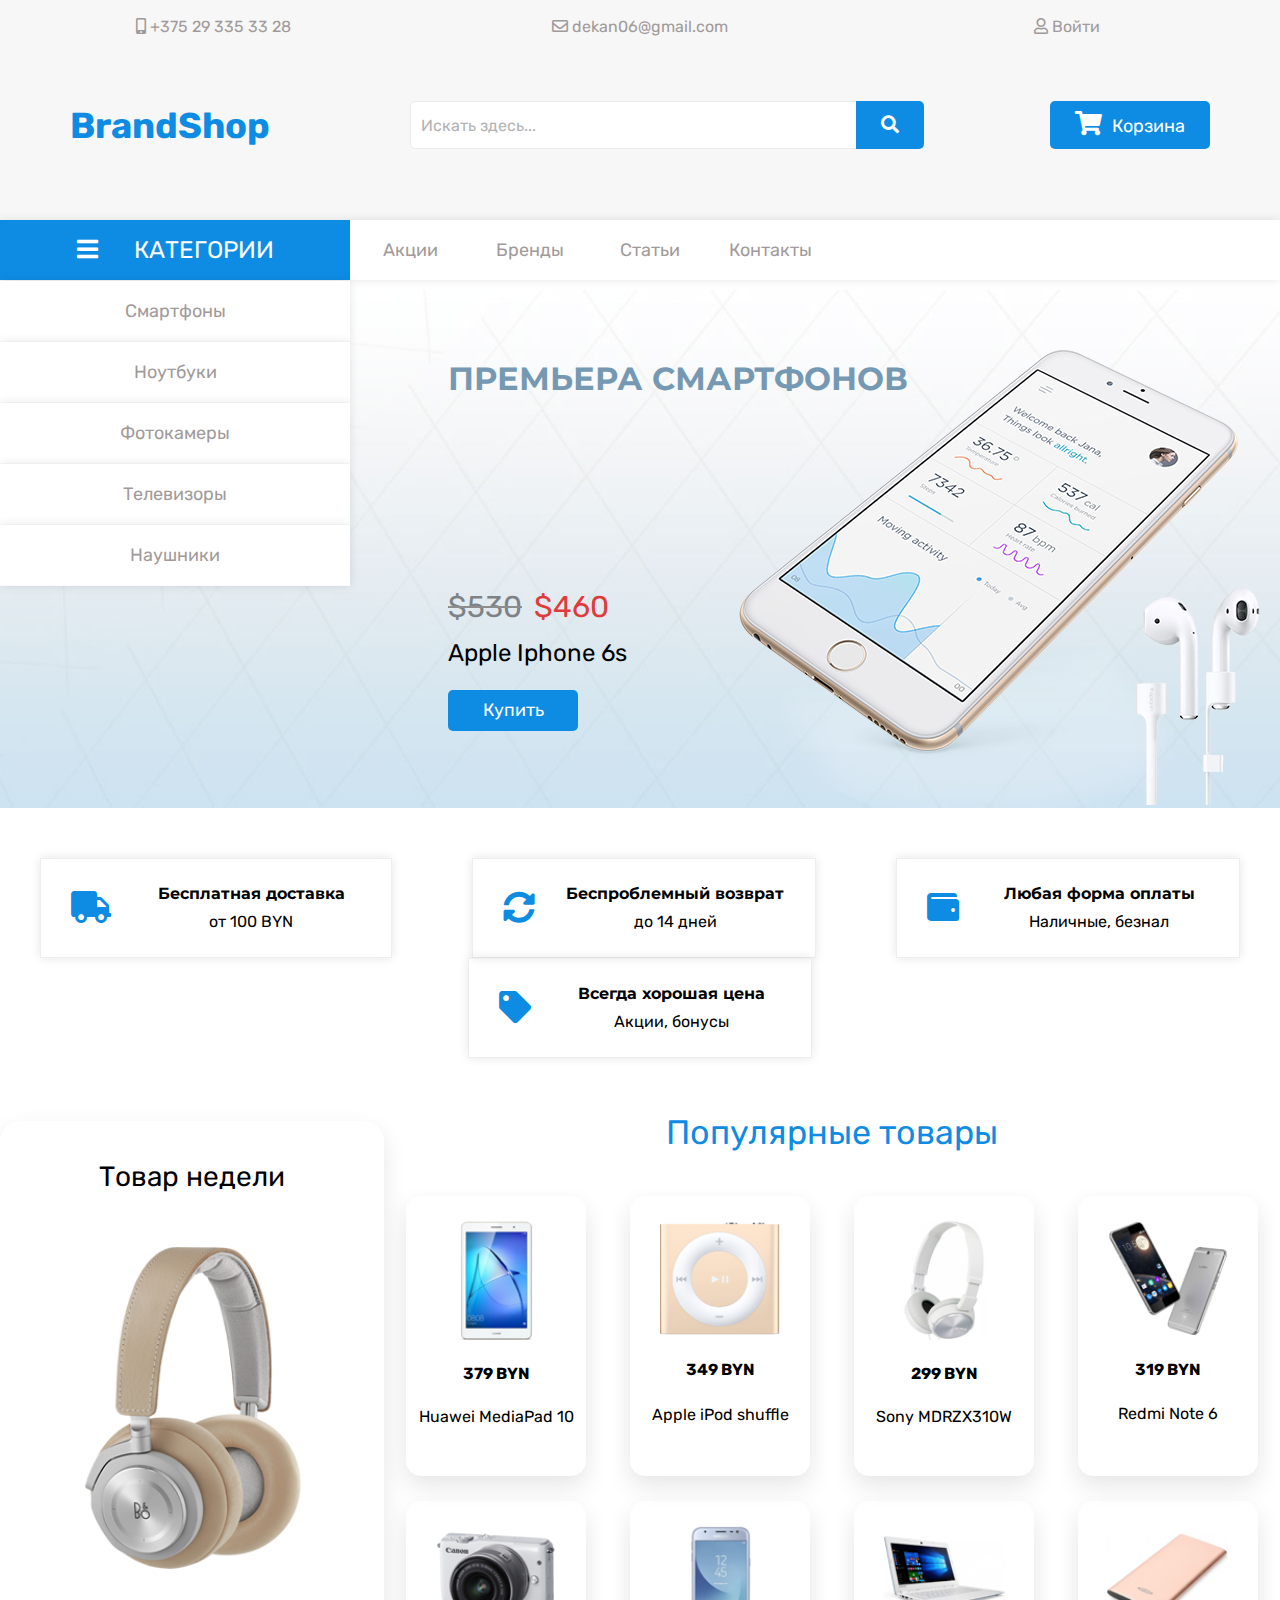
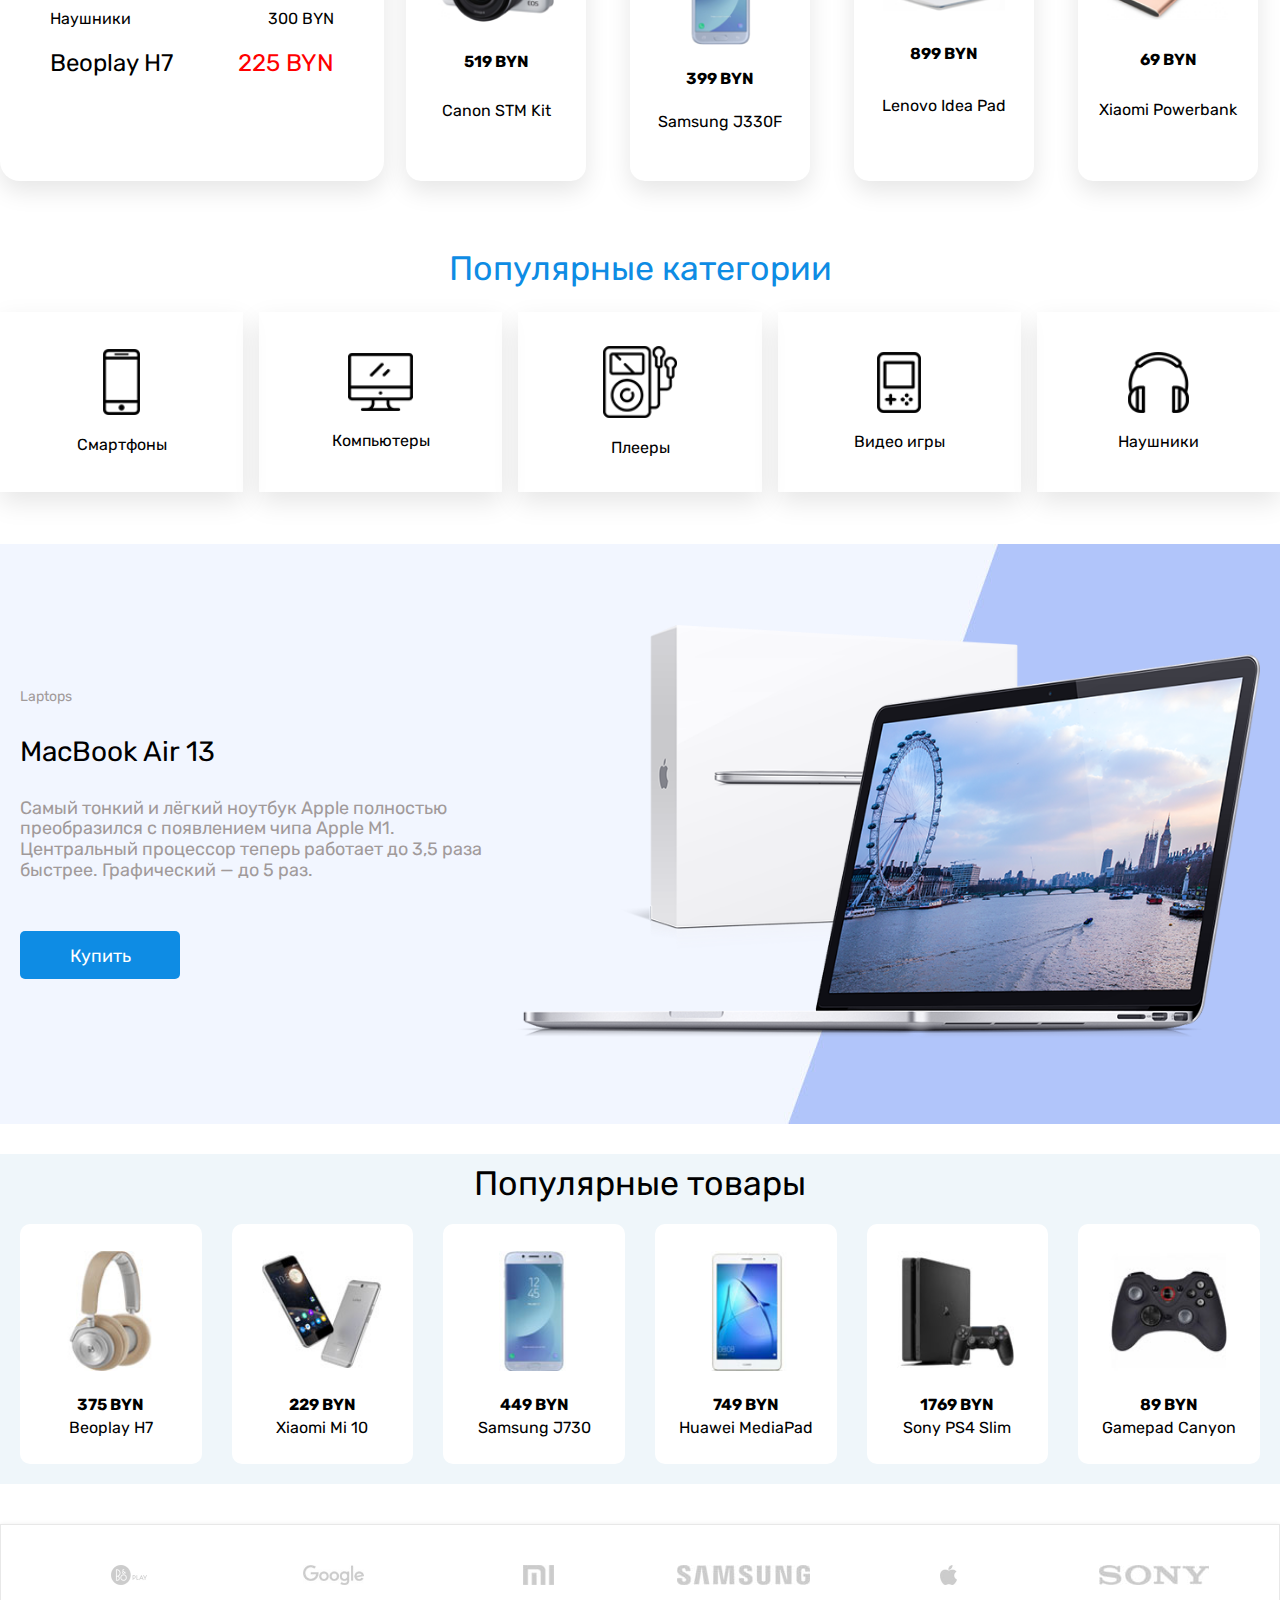
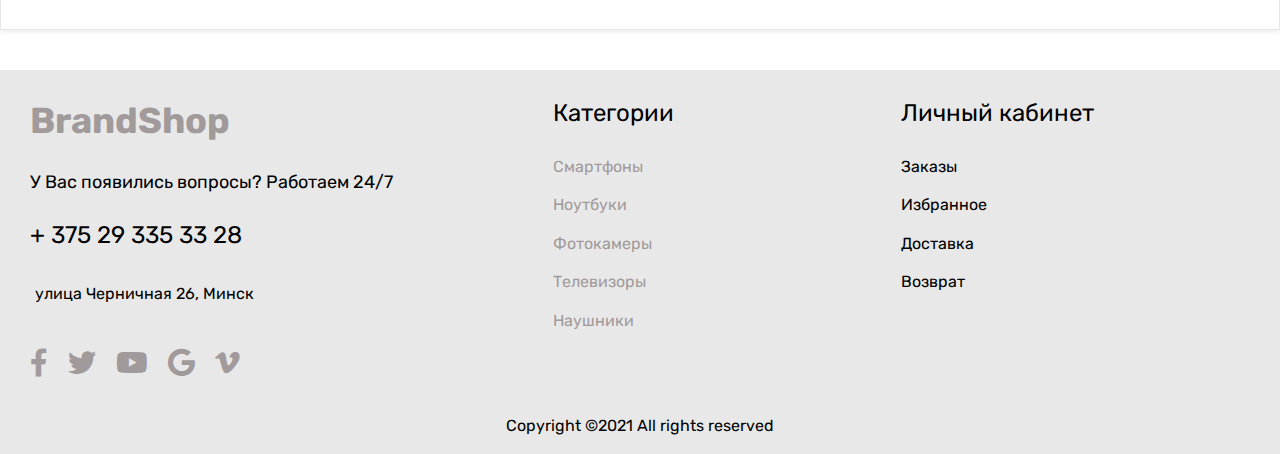
==== index.html @ b443e210 "Add files via upload" ====
<!DOCTYPE html>
<html lang="en">
<head>
    <meta charset="UTF-8">
    <meta http-equiv="X-UA-Compatible" content="IE=edge">
    <meta name="viewport" content="width=device-width, initial-scale=1.0">
    <link href="css/all.css" rel="stylesheet">
    <link href="css/style.css" rel="stylesheet">
    <link href="css/normalize.css" rel="stylesheet">
    <link rel="stylesheet" type="text/css" href="css/slick.css"/>
    <link rel="stylesheet" type="text/css" href="css/slick-theme.css"/>
    <link rel="preconnect" href="https://fonts.gstatic.com">
    <link href="https://fonts.googleapis.com/css2?family=Rubik:wght@400;700&display=swap" rel="stylesheet">
    
    <title>Document</title>
    <style>
       
    </style>
    
    <script src="script/jquery-3.6.0.js"></script>
    <script type="text/javascript" src="script/slick.js"></script>
    <script src="script/all.js"></script>
</head>
<body> 
<div class="main_container">
                                                <!--Header -->
    <header class="header">
        <div class="top-bar">
            <div class="top_bar__phone_item top-bar__box"> <a href="tel:+375293353328"><i class="fas fa-mobile-alt"></i> +375 29 335 33 28</a></div>
            <div class="top_bar__email_item top-bar__box"><a href="mailto:dekan06@gmail.com"><i class="far fa-envelope"></i> dekan06@gmail.com</a></div>
             <div class="top_bar__login_item top-bar__box">
                 <a href="#"><i class="far fa-user"></i> Войти</a>
                </div>
  
        </div>

        <div class="main-header">
            <div class="main-header__logo"><a href="index">BrandShop</a></div>
            <div class="search_form">
                <form>
                <input type="text" placeholder="Искать здесь...">
                <button type="submit"><i class="fas fa-search"></i></button>
                </form>
              </div>
            <div class="main-header__cart">
                <button type="submit" class="header_basket_button" value="Submit"><a href="#"><i class="fas fa-shopping-cart"></i>Корзина</a></button>
            </div>
        </div>
        <div class="menu">
            <ul>
                <li class="menu__first_item"><a href="#"> <i class="fas fa-bars"></i> Категории</a>
                    <ul>
                        <li><a href="product.html">Смартфоны</a></li>
                        <li><a href="product.html">Ноутбуки</a></li>
                        <li><a href="product.html">Фотокамеры</a></li>
                        <li><a href="product.html">Телевизоры</a></li>
                        <li><a href="product.html">Наушники</a></li>
                    </ul>
                </li>
                <li><a href="blog.html">Акции</a></li>
                <li><a href="#to_brand">Бренды</a></li>
                <li><a href="blog.html">Статьи</a></li>
                <li><a href="contact.html">Контакты</a></li>
                
            </ul>
        </div>
    </header>
                                        <!--Banner -->
    <div class="banner">
        <div class="banner_background"></div>
        <div class="banner_product"></div>
        <div class="banner_content">
            <h1 class="banner_text">Премьера смартфонов</h1>
            <div class="banner_price">
                <span>
                    $530
                </span>
                    $460
            </div>
            <div class="banner_product-name">
                Apple Iphone 6s
            </div>
            <div class="banner_button">
                <a href="product.html">Купить</a>
            </div>
        </div>
    </div>
    <div class="characteristics">
        <div class="characteristics_item">
            <div class="char_logo"><i class="fas fa-truck"></i></div>
            <div class="char_content">
                <div class="char_title">Бесплатная доставка</div>
                <div class="char_suptitle">от 100 BYN</div>
            </div>
        </div>
        <div class="characteristics_item">
            <div class="char_logo"><i class="fas fa-sync-alt"></i></i></div>
            <div class="char_content">
                <div class="char_title">Беспроблемный возврат</div>
                <div class="char_suptitle">до 14 дней</div>
            </div>
        </div>
        <div class="characteristics_item">
            <div class="char_logo"><i class="fas fa-wallet"></i></i></i></div>
            <div class="char_content">
                <div class="char_title">Любая форма оплаты</div>
                <div class="char_suptitle">Наличные, безнал</div>
            </div>
        </div>
        <div class="characteristics_item">
            <div class="char_logo"><i class="fas fa-tag"></i></i></i></i></div>
            <div class="char_content">
                <div class="char_title">Всегда хорошая цена</div>
                <div class="char_suptitle">Акции, бонусы</div>
            </div>
        </div>
    </div>
    <div class="deals_featured">
        <div class="deals_week">
            <div class="deals_week__desc">Товар недели</div>
            <div class="deals_week__img"><img src="img/deals.png" alt=""></div>
            <div class="deals_week__text">
                <div class="deals_week__text-left">Наушники</div>
                
                <div class="deals_week__text-right">300 BYN</div>   
            </div>
            <div class="deals_week__text">
                <div class="deals_week__text-left font-24">Beoplay H7</div>
                <div class="deals_week__text-right font-24 font-red">225 BYN</div> 
                
            </div>
            <div>
                <button class="deals_week_button"><a href="product.html">Купить</a></button>
            </div>
        </div>
        <div class="deals-featured__container">
            <div class="featured_item_top">Популярные товары</div>
            <div class="featured_item">
                <div><img src="img/featured_1.png" alt=""></div>
                <div class="font-700"> 379 BYN</div>
                <div>Huawei MediaPad 10</div>
                <div>
                    <button class="featured_item_button"><a href="product.html">Купить</a></button>
                </div>
            </div>
            <div class="featured_item">
                <div><img src="img/featured_2.png" alt=""></div>
                <div class="font-700"> 349 BYN</div>
                <div>Apple iPod shuffle</div>
                <div>
                    <button class="featured_item_button"><a href="product.html">Купить</a></button>
                </div>
            </div>
            <div class="featured_item">
                <div><img src="img/featured_3.png" alt=""></div>
                <div class="font-700"> 299 BYN</div>
                <div>Sony MDRZX310W</div>
                <div>
                    <button class="featured_item_button"><a href="product.html">Купить</a></button>
                </div>
            </div>
            <div class="featured_item">
                <div><img src="img/featured_4.png" alt=""></div>
                <div class="font-700"> 319 BYN</div>
                <div>Redmi Note 6</div>
                <div>
                    <button class="featured_item_button"><a href="product.html">Купить</a></button>
                </div>
            </div>
            <div class="featured_item">
                <div><img src="img/featured_5.png" alt=""></div>
                <div class="font-700"> 519 BYN</div>
                <div>Canon STM Kit</div>
                <div>
                    <button class="featured_item_button"><a href="product.html">Купить</a></button>
                </div>
            </div>
            <div class="featured_item">
                <div><img src="img/featured_6.png" alt=""></div>
                <div class="font-700"> 399 BYN</div>
                <div>Samsung J330F</div>
                <div>
                    <button class="featured_item_button"><a href="product.html">Купить</a></button>
                </div>
            </div>
            <div class="featured_item">
                <div><img src="img/featured_7.png" alt=""></div>
                <div class="font-700"> 899 BYN</div>
                <div>Lenovo Idea Pad</div>
                <div>
                    <button class="featured_item_button"><a href="product.html">Купить</a></button>
                </div>
            </div>
            <div class="featured_item">
                <div><img src="img/featured_8.png" alt=""></div>
                <div class="font-700"> 69 BYN</div>
                <div>Xiaomi Powerbank</div>
                <div>
                    <button class="featured_item_button"><a href="product.html">Купить</a></button>
                </div>
            </div>
            
        </div>
    </div>
    <div class="popular_categories">
        <div class="popular_categories_main"> Популярные категории</div>
        <div class="popular_categories_item">
            <div><img src="img/popular_1.png" alt=""></div>
            <div class="popular_categories_text">Смартфоны</div>
        </div>
        <div class="popular_categories_item">
            <div><img src="img/popular_2.png" alt=""></div>
            <div class="popular_categories_text">Компьютеры</div>
        </div>
        <div class="popular_categories_item">
            <div><img src="img/popular_3.png" alt=""></div>
            <div class="popular_categories_text">Плееры</div>
        </div>
        <div class="popular_categories_item">
            <div><img src="img/popular_4.png" alt=""></div>
            <div class="popular_categories_text">Видео игры</div>
        </div>
        <div class="popular_categories_item">
            <div><img src="img/popular_5.png" alt=""></div>
            <div class="popular_categories_text">Наушники</div>
        </div>
    </div>
    <div class="banner_2">
        <div class="banner_2_bg">
            
                <div class="banner_2_container">
                    <div class="banner_2_text">
                        <div class="banner_2_categories">Laptops</div>
                        <div class="banner_2_name"> MacBook Air 13</div>
                        <div class="banner_2_dscr"> Самый тонкий и лёгкий ноутбук Apple полностью преобразился с появлением чипа Apple M1. Центральный процессор теперь работает до 3,5 раза быстрее. Графический — до 5 раз.</div>
                        <div class="banner_2_button">
                            
                            <button type="submit" class="button_buy" value="Submit"><a href="product.html">Купить</a></button>
                            
                        </div>
                    </div>
                    <div class="banner_2_img">
                        <img src="img/banner_2_product.png" alt="">
                    </div>
                </div> 
                
            
            
        </div>
    </div>
    
    <div class="recently_viewed">
        <div class="recently_viewed_container">
            <div class="recently_grid">
                <div class="recently_viewed_main">Популярные товары</div>
                <div class="recently_1">
                    <a class="recently_box" href="product.html">
                        <img src="img/view_1.jpg" alt="image-01">
                        <div class="recently_box_price">375 BYN</div>
                        <div class="recently_box_name">Beoplay H7</div>
                    </a>
                </div>
                <div class="recently_2">
                    <a class="recently_box" href="product.html">
                        <img src="img/view_2.jpg" alt="image-01">
                        <div class="recently_box_price">229 BYN</div>
                        <div class="recently_box_name">Xiaomi Mi 10</div>
                    </a>
                </div>
                <div class="recently_3">
                    <a class="recently_box" href="product.html">
                        <img src="img/view_3.jpg" alt="image-01">
                        <div class="recently_box_price">449 BYN</div>
                        <div class="recently_box_name">Samsung J730</div>
                    </a>
                </div>
                <div class="recently_4">
                    <a class="recently_box" href="product.html">
                        <img src="img/view_4.jpg" alt="image-01">
                        <div class="recently_box_price">749 BYN</div>
                        <div class="recently_box_name">Huawei MediaPad</div>
                    </a>
                    </div>
                <div class="recently_5">
                    <a class="recently_box" href="product.html">
                        <img src="img/view_5.jpg" alt="image-01">
                        <div class="recently_box_price">1769 BYN</div>
                        <div class="recently_box_name">Sony PS4 Slim</div>
                    </a>
                </div>
                <div class="recently_6">
                    <a class="recently_box" href="product.html">
                        <img src="img/view_6.jpg" alt="image-01">
                        <div class="recently_box_price">89 BYN</div>
                        <div class="recently_box_name">Gamepad Canyon</div>
                    </a>
                </div>
            </div>
        </div>
    </div>
    <div class="brand"><a name="to_brand"></a>
        <div class="brand_container">
            <div class="brand_box">
                <img src="img/brands_1.jpg" alt="image-01">
            </div>
            <div class="brand_box">
                <img src="img/brands_2.jpg" alt="image-01">
            </div>
            <div class="brand_box">
                <img src="img/brands_3.jpg" alt="image-01">
            </div>
            <div class="brand_box">
                <img src="img/brands_4.jpg" alt="image-01">
            </div>
            <div class="brand_box">
                <img src="img/brands_5.jpg" alt="image-01">
            </div>
            <div class="brand_box">
                <img src="img/brands_6.jpg" alt="image-01">
            </div>
            <div class="brand_box">
                <img src="img/brands_7.jpg" alt="image-01">
            </div>
            <div class="brand_box">
                <img src="img/brands_8.jpg" alt="image-01">
            </div>
            
        </div>
    </div>
        

    <footer>
        <div class="footer_container">
            <div class="footer_contact">
                    <div class="footer_logo"><a href="#">BrandShop</a></div>
                    <div class="footer_title">У Вас появились вопросы? Работаем 24/7</div>
                    <div class="footer_phone">+ 375 29 335 33 28</div>
                    <div class="footer_contact_text">
                        улица Черничная 26, Минск
                    </div>
                    <div class="footer_social">
                        <ul>
                            <li><a href="#"><i class="fab fa-facebook-f"></i></a></li>
                            <li><a href="#"><i class="fab fa-twitter"></i></a></li>
                            <li><a href="#"><i class="fab fa-youtube"></i></a></li>
                            <li><a href="#"><i class="fab fa-google"></i></a></li>
                            <li><a href="#"><i class="fab fa-vimeo-v"></i></a></li>
                        </ul>
                    </div>
                    
            </div>
            <div class="footer_categories">
                <div class="footer_categories__top">Категории</div>
                <ul class="footer_categories__list">
                    <li><a href="#">Смартфоны</a></li>
                    <li><a href="#">Ноутбуки</a></li>
                    <li><a href="#">Фотокамеры</a></li>
                    <li><a href="#">Телевизоры</a></li>
                    <li><a href="#">Наушники</a></li>
                </ul>
            </div>
            <div class="footer_customer">
                <div class="footer_customer__list-top">Личный кабинет</div>
                <ul class="footer_customer__list">
                    
                    <li>Заказы</li>
                    <li>Избранное</li>
                    <li>Доставка</li>
                    <li>Возврат</li>
                </ul>
            </div>
        </div>
    </footer>
    <div class="copyright">
        <div class="copy">Copyright ©2021 All rights reserved</div>
    </div>
</div>
</body>
</html>
---- css/style.css ----
@import url('https://fonts.googleapis.com/css2?family=Montserrat:wght@400;700&family=Rubik:wght@400;700&display=swap');
        body {
            margin: 0;
            padding: 0;
            font-family: "Rubik", sans-serif;
        }
        a, a:hover, a:visited, a:active, a:link {
            text-decoration: none;
            color: #a19a9a;
        }
        * {
            box-sizing: border-box;
        }
        .button {
            display: block;
            font-size: 18px;
            font-weight: 400;
            line-height: 48px;
            color: #FFFFFF;
            padding-left: 35px;
            padding-right: 35px;
            background: #0e8ce4;
            border-color:#0e8ce4;
            border-radius: 10px;
        }
       


                /* ----------Верхний топ-бар*/
        header {
            background-color: rgba(0,0,0,0.03);
        }
        
        @media screen and (max-width: 1920px){
        .top-bar {
            max-width: 1280px;
            display: flex;
            justify-content:space-around;
            align-items:center;
            height: 55px;
            margin: auto;
        }
        .top-bar__box {
            min-width: 200px;
            text-align: center;
        }
        .phone_item {
            width: 200px;
            height: 55px;
            display: inline-block;  
        }
        .email_item {
            width: 200px;
            height: 55px;
            display: inline-block;  
        }
        .login_item {
            width: 200px;
            height: 55px;
            display: inline-block; 
        }
                   /* ----------- хедер - логотип - поиск - корзина*/
        .main-header {
            display: flex;
            justify-content:space-around;
            align-items:center;
            max-width: 1280px;
            height: 140px;
            margin: auto;
        }
        .main-header__logo {
            width: 200px;
            height: 175px;
            color: #0e8ce4;
            font-size: 36px;
            line-height: 175px;
            font-weight: 700;
        }
        .main-header__logo a {
            color: #0e8ce4;
        }
        
        form {
            position: relative;
            width: 500px;
            margin: 0 auto;
        }

        .search_form input {
            width: 100%;
            height: 48px;
            padding-left: 10px;
            border: 1px solid rgb(235, 235, 235);
            border-radius: 5px;
            outline: none;
            background: white;
            
        }

        .search_form button {
            position: absolute; 
            top: 0;
            right: -14px;
            width: 68px;
            height: 48px;
            border: none;
            background: #0e8ce4;
            border-radius: 0 5px 5px 0;
            cursor: pointer;
        }

        .fa-search {
            font-size: 18px;
            color: white;
        }
        
        /* корзина*/
        .main-header__cart a {
            color: white;
        }

        .header_basket_button {
            width: 160px;
            height: 48px;
            border-radius: 5px;
            color: white;
            background-color: #0e8ce4;
            border: none;
            font-size: 18px;
            line-height: 48px;
        }
        .fa-shopping-cart {
            font-size: 24px;
            padding-right: 10px;
        }
                          /*----- меню*/
        .menu {
            display: block;
            max-width: 1280px;
            height: 60px;
            margin:  0 auto 10px; 
            box-shadow: 0 0 10px rgba(0,0,0,0.1);  
        }
        ul {
            list-style: none; 
            margin: 0; 
            padding-left: 0; 
            margin-top:25px; 
            background:#fff; 
            height: 60px; 
          }
        .menu a {
            text-decoration: none; 
            background:#fff; 
            color:#a19a9a; 
            font-size: 18px;
            padding:0px 15px; 
            line-height:60px;
            display: block; 
            min-width: 120px;
            text-align: center;
   
        }
          .menu a:hover {
            background:#0e8ce4;
            color: white;
          }
          li {
            float:left;
            position:relative;
          }
    
        li > ul {
            position:absolute;
            top:36px;
            display:none;   
        }
      
        li > ul {
            display:block; 
            width:350px;  /*Ширина выпадающего меню*/ 
  
        }
        li > ul > li {
            float:none; /*Убираем горизонтальное позиционирование*/
            border-bottom: #fafafa 1px solid ;
            box-shadow: 0 0 10px rgba(0,0,0,0.1); 
            text-align: center;

            }
        .menu__first_item {
            z-index: 10; /* Наложение меню на банер*/
            width: 350px;
            }
        .menu_none{
            display: none; /* скрыть  меню на банере*/
        }
        .menu__first_item:hover > ul{         /*!!!!!!!!!!!!!!!!!---выпадающее меню*/
            display:inherit;
        }
        .menu__first_item >a {
            color: white;
            background:#0e8ce4;
            font-size: 24px;
            text-transform: uppercase;
            
        }  
        .fa-bars {
            padding-right: 30px;
        }   
    }
        
        @media screen and (max-width: 1160px){ 
            .top-bar {
                max-width: 1160px;
               
            }
            .main-header {
                display: flex;
                flex-wrap: wrap;
                justify-content:space-around;
                align-items:center;
                max-width: 1160px;
                height: 70px;
                margin: auto;
                margin-bottom: 120px;
            }
            .main-header__logo {
                order: 1;
                height: 80px;
                line-height: 80px;
             }
                    
             .search_form {
                order: 3;
                width: 80%;
                height: 80px;
                margin-top: 20px;
            }
              
            form {
                width: 90%;
            }
            .main-header__cart {
                order: 2;
                height: 80px;
                line-height: 80px;
            }
                            /* 1160px меню*/
            .menu {
                display: block;
                max-width: 1160px;
                height: 300px;
                margin:  0 auto 10px; 
                box-shadow: 0 0 10px rgba(0,0,0,0.1);  
            }
            .menu ul {
                display: flex;
                flex-direction: column;
            }
            
            
              .menu a:hover {
                background:#0e8ce4;
                color: white;
              }
            li {
                float:left;
                position:relative;
              }
        
            li > ul {
                position:absolute;
                top:36px;
                display:none;   
            }
          
            li > ul {
                display:block; 
                width: 100%;  /*Ширина выпадающего меню*/ 
      
            }
            li > ul > li {
                float:none; /*Убираем горизонтальное позиционирование*/
                border-bottom: #fafafa 1px solid ;
                box-shadow: 0 0 10px rgba(0,0,0,0.1); 
                text-align: center;
                
    
                }
            .menu__first_item {
                /* Наложение меню на банер*/
                width: 100%;
                
                }
            .menu__first_item  ul {
                display: none;
            }   
            .menu_none{
                display: none; /* скрыть  меню на банере*/
            }
            .menu__first_item:hover > ul{         /*!!!!!!!!!!!!!!!!!---выпадающее меню*/
                display:inherit;
            }
            .menu__first_item >a {
                color: white;
                background:#0e8ce4;
                font-size: 24px;
                text-transform: uppercase;
                
            }  
            .fa-bars {
                padding-right: 30px;
            }
        }


        
                         /* -------- банер главный*/
        @media screen and (max-width: 1920px){
        .banner {
            position: relative;
            max-width: 1280px;
            height: 518px;
            margin: auto;
        }
        .banner_background {
            width: 1280px;
            height: 518px;
            background: url(../img/banner_background.jpg) center no-repeat;
            background-size:cover;
        }
        .banner_product {
            position: absolute;
            right: 20px;
            bottom: 0;
            width: 521px;
            height: 459px;
            background: url(../img/banner_product.png) center no-repeat;
            z-index: 1;
        }
        .banner_content {
            display: block;
            position: absolute;
            top: 50px;
            left: 35%;

        }
        .banner_text {
            color: #7599b2;
            font-family: 'Montserrat',sans-serif;
            font-weight: 700;
            text-transform: uppercase;
        }
        .banner_price {
            display: block;
            position: absolute;
            top: 200px;
            left: 0px;
            font-size: 30px;
            color: #df3b3b;
            margin-top: 50px;
        }
        .banner_price span {
            color: #7e8285;
            display: inline-block;
            position: relative;
            margin-right: 5px;
        }
        .banner_price span::after {
            display: block;
            position: absolute;
            top: 16px;
            left: 0;
            width: 100%;
            height: 2px;
            background: #8d8d8d;
            content: '';
            box-sizing: border-box;
        }
        .banner_product-name {
            display: block;
            position: absolute;
            top: 300px;
            left: 0px;
            font-size: 24px;
            color: #000000;
        }
        .banner_button {
            display: block;
            position: absolute;
            top: 350px;
            left: 0px;
            background-color: #0e8ce4;
            width: 130px;
            padding: 10px;
            border-radius: 5px;
            
        }
        .banner_button a {
            vertical-align: middle;
            margin: auto;
            font-size: 18px;
            font-weight: 400;
            color: white;
            text-align: center;
            padding-left: 25px;
            padding-right: 25px;
            
        }
    }
    @media screen and (max-width: 1160px){
        .banner {
            
            max-width: 1160px;
            
        }
        .banner_background {
            width: 1160px;
            
        }
        .banner_product {
            position: absolute;
            right: 20px;
            bottom: 0;
            width: 521px;
            height: 459px;
            background: url(../img/banner_product.png) center no-repeat;
            z-index: 1;
        }
        .banner_content {
            display: block;
            position: absolute;
            top: 0px;
            left: 5%;

        }
        
    }
    @media screen and (max-width: 780px){
    .banner {
        max-width: 780px;
    }
    .banner_background {
        width: 780px;
        height: 720px;
        
    }
    .banner_product {
        position: absolute;
        top:70px;
        right: 20px;
        bottom: 0;
        width: 521px;
        height: 459px;
        background: url(../img/banner_product.png) center no-repeat;
        z-index: 1;
        
    }
    .banner_content {
        display: block;
        position: absolute;
        top: 0px;
        left: 5%;
    }
    .banner_price {
        display: block;
        position: absolute;
        top: 500px;
        left: 35%;
    }
    .banner_product-name {
        display: block;
        position: absolute;
        top: 500px;
        left: 35%;
        
    }
    .banner_button {
        display: block;
        position: absolute;
        top: 620px;
        left: 35%;
        background-color: #0e8ce4;
        width: 130px;
        padding: 10px;
        border-radius: 5px;
        
    }
}
                 /* ------ Характеристики магазина*/
        .characteristics {
            display: flex;
            max-width: 1280px;
            min-height: 100px;
            margin: auto;
            display: flex;
            flex-wrap: wrap;
            margin: 50px auto 50px;
        }
        .characteristics_item {
            display: flex;
            justify-content: center;
            align-items: center;
            min-width: 23%;
            height: 100px;
            border: #eee 1px solid;
            box-shadow: 0 0 10px rgba(0,0,0,0.1);
            margin: 0 auto;
            padding: 20px 0 20px;
        }
        .characteristics_item:hover {
        box-shadow: 0px 0px 20px rgb(14 140 228/ 70%);
            
            transform: scale(1.1);
        }    
        .char_logo {
            font-size: 32px;
            color: #0e8ce4;
            display: inline-block;
            padding-left: 30px;
        }
        .char_content {
            display: inline-block;
            padding-left: 20px;
            padding-right: 20px;
            min-width: 280px;
        }
        .contact_block {
            
            
        }
        .char_title {
            font-family: 'Montserrat', sans-serif;
            font-weight: 700;
            text-align: center;
        }
        .char_suptitle {
            font-weight: 400;
            padding-top: 10px;
            text-align: center;
        }

                     /* --------Популярные товары*/
        .deals_featured {
            display: flex;
            flex-wrap: wrap;
            max-width: 1280px;
            height: 686px;
            margin: 50px auto;
        }
        .deals_week {
            width: 30%;
            height: 660px;
            margin: auto;
            box-shadow: 0 10px 25px rgb(0 0 0 / 10%);
            display: flex;
            flex-direction: column;
            align-items:center;
            border-radius: 20px;
            
        }
        .deals_week:hover {
            box-shadow: 0px 0px 35px rgb(14 140 228/ 70%);
            z-index: 10;
            transform: scale(1.05);
        }
        .deals_week_button {
            display: none;
            background-color: #0e8ce4;
            width: 180px;
            height: 48px;
            margin-top: 50px;
            border-radius: 5px;
            font-size: 18px;
            border: none;
        }
        .deals_week_button a {
            font-size: 24px;
            color: white;
            
        }

        
        .deals_week:hover .deals_week_button {
            display: block;
        }

        .deals_week__desc {
            height: 13%;
            color: #000;
            font-size: 28px;
            padding-top: 40px;
            
        }
        .deals_week__img {
            height: 55%;
            padding-top: 20px;
            padding-top: 40px;
        }
        .deals_week__text {
            position: relative;
            height: 6%;
            width: 100%;
            padding-top: 40px;
        }
        .deals_week__text-left {
            position: absolute;
            left: 0%;
            padding-left: 50px;
        }
        .deals_week__text-right {
            position: absolute;
            right: 0%;
            padding-right: 50px;
        }
        .font-24 {
            font-size: 24px;
        }
        .font-red {
            color: red;
        }

                      /* Популярные товары карточки*/
        .deals-featured__container {
            width: 70%;
            display: flex;
            flex-wrap: wrap;
            flex-direction: row;
            justify-content: space-around;
            align-items: center;
            
        }
        .featured_item {
            width: 180px;
            height: 280px;
            box-shadow: 0 10px 25px rgb(0 0 0 / 10%);
            display: flex;
            flex-direction: column;
            justify-content: space-evenly;
            align-items:center;
            border-radius: 15px;
        } 
        .featured_item:hover {
            box-shadow: 0px 0px 35px rgb(14 140 228/ 70%);
            z-index: 10;
            transform: scale(1.1);
        }
        .featured_item_button {
            display: none;
            background-color: #0e8ce4;
            width: 100px;
            height: 36px;
            
            border-radius: 5px;
            font-size: 14px;
            
            border: none;
        }
        .featured_item_button a {
            font-size: 16px;
            color: white;
            
        }

        
        .featured_item:hover .featured_item_button {
            display: block;
        }
        .featured_item_top {
            align-self: flex-start;
            width: 100%;
            height: 50px;
            font-size: 34px;
            line-height: 50px;
            text-align: center;
            color: #0e8ce4;
        }
        
        .font-700 {
            font-weight: 700;
        }
        
        
                 /* ---------- Популярные категории*/
        .popular_categories {
            display: flex;
            flex-wrap: wrap;
            justify-content:space-between;
            max-width: 1280px;
            height: 250px;
            margin:  0 auto 50px ;
        }
        .popular_categories_main {
            width: 100%;
            align-self: flex-start;
            height: 50px;
            font-size: 34px;
            line-height: 50px;
            text-align: center;
            color: #0e8ce4;
            margin-bottom: 15px;
            
        }
        .popular_categories_item {
            width: 19%;
            height: 180px;
            
            box-shadow: 0 10px 25px rgb(0 0 0 / 10%);
            display: flex;
            flex-direction: column;
            align-items: center;
            justify-content: center;
        }
        .popular_categories_text {
            padding-top: 20px;
        }


             /* -------------- Второй банер*/
        .banner_2 {
            width: 100%;
            position: relative;
            height: 580px;
        }     
        .banner_2_bg {
            background-image: url(../img/banner_2_background.jpg);
            position: absolute;
            top: 0;
            left: 0;
            width: 100%;
            height: 100%;
            background-repeat: no-repeat;
            background-size: cover;
            background-position: center center;
            display: flex;
            align-items: center;
        }
        .banner_2_container {
            max-width: 1280px;
            max-height: 500px;
            margin: auto;
            display: flex;
            justify-content: center;
            align-items: center;
            padding: 20px;
        }
        .banner_2_text {
            width: 40%;
            display: flex;
            flex-direction: column;
        }
        .banner_2_categories {
            font-size: 14px;
            color:#a19a9a;
            margin-bottom: 30px;
        }
        .banner_2_name {
            color: #000;
            font-size: 28px;
            margin-bottom: 30px;
        }
        .banner_2_dscr {
            font-size: 18px;
            color:#a19a9a;
            margin-bottom: 50px;
        }
        .button_buy {
            width: 160px;
            height: 48px;
            border-radius: 5px;
            color: white;
            background-color: #0e8ce4;
            border: none;
            font-size: 18px;
            line-height: 48px;
        }
        .button_buy a {
            color: white;
        }
        .banner_2_img {
            height: 100%;
            width: 60%;
        }
       
        
             /*   ---------------- Последние просмотренные*/
        .recently_viewed {
            margin-top: 30px;
            background-color: #eff6fa;
        }
        .recently_viewed_container {
            max-width: 1280px;
            margin: auto;
        }
        .recently_grid {
            
            display: grid;
            grid-template-columns: 1fr 1fr 1fr 1fr 1fr 1fr;
            grid-template-rows: 50px 240px;
            gap: 10px 30px;
            padding: 10px 20px 20px;
            
            grid-template-areas:
              "recently_viewed_main recently_viewed_main recently_viewed_main recently_viewed_main recently_viewed_main recently_viewed_main"
              "recently_1 recently_2 recently_3 recently_4 recently_5 recently_6";
        }
              
        .recently_viewed_main { 
            grid-area: recently_viewed_main;
            font-size: 34px;
            text-align: center;
        }
              
        .recently_1 { 
            grid-area: recently_1;
            
        }
              
        .recently_2 { grid-area: recently_2; }
              
        .recently_3 { grid-area: recently_3; }
              
        .recently_4 { grid-area: recently_4; }
              
        .recently_5 { grid-area: recently_5; }
              
        .recently_6 { grid-area: recently_6; }
              

        .recently_box {
            display: flex;
            flex-direction: column;
            justify-content: center;
            align-items: center;
            background-color: white;
            border-radius: 10px;
            object-fit: contain;
            width: 100%;
            height: 100%;
            padding: 15px;
            box-sizing: border-box;
            
        } 
        .recently_box:hover {
            box-shadow: 0px 0px 35px rgb(14 140 228/ 70%);
            z-index: 10;
            transform: scale(1.1);
        }
        .recently_box img {
            padding-top: 15px;
            padding-bottom: 10px;
            max-width: 120px;
        } 
        .recently_box_price {
            padding: 15px 0 5px;
            font-weight: 700;
            color: black;
        }
        .recently_box_name {
            padding-bottom: 15px;
            color: black;
        }
        
                            /* ------------------Бренды*/
        
        .brand {
            margin: 40px 0 40px;
        } 
        .brand_container {
            display: flex;
            flex-wrap: nowrap;
            justify-content: space-around;
            align-items: center;
            padding: 40px 25px;
            width: 1280px;
            box-sizing: border-box;
            border: #e8e8e8 1px solid;
            box-shadow: 0 1px 5px rgb(0 0 0 / 10%);
            margin: auto;
        }
        .brand_box {
            object-fit: cover;
            
            width: 100%;
            height: 100%;
            position: relative;
            padding: 10px;
            box-sizing: border-box; 
        }
        .brand_box img {
            
            position: absolute;
            margin: auto;
            left: 0;
            top: 0;
            bottom: 0;
            right: 0;
        }
        
                
                             /* ------- Футер*/
        footer {

            background-color: #e8e8e8;
        }
        footer ul {
            background-color: #e8e8e8;
            margin-top: 10px;
        }
        .footer_container {
            width: 1280px;
            height: 328px;
            margin: auto;
            padding: 30px 30px 10px;
            box-sizing: border-box;
            display: flex;
            flex-direction: row;
            justify-content: space-around;
            align-items: top;
        }
        .footer_contact {
           width: 45%;
           display: flex;
           flex-direction: column;
           align-items: left;
           justify-content: space-between;
        }
        .footer_logo {
            color: black;
            font-size: 36px;
            font-weight: 700;
        }
        .footer_logo:hover a{
            color:#0e8ce4;
        }
        .footer_title {
            font-size: 18px;
        }
        
        .footer_phone {
            font-size: 24px;
        }

        .footer_categories {
            width: 30%;
        }
        .footer_customer {
            width: 30%;
        }
        .footer_contact_text {
            margin: 5px;
            max-height: 50px;
        }
        .footer_social {
            max-height: 50px;
            font-size: 28px;
            background-color: #e8e8e8;
        }
        .footer_social li {
            margin-right: 20px;
        }
        .footer_social li:hover a{
            color:#0e8ce4 ;
        }
        .footer_categories__list {
            display: flex;
            flex-direction: column;
        }
        .footer_categories__list li {
            margin-top: 20px;
        }
        .footer_categories__top {
            font-size: 24px;
        }

        .footer_customer__list {
            display: flex;
            flex-direction: column;
        }
        .footer_customer__list li{
            margin-top: 20px;
        }
        .footer_customer__list-top {
            font-size: 24px;
        }
               /*--------- строка копирайта*/
        .copyright {
            width: 100%;
            height: 56px;
            background: #e8e8e8;
            text-align: center;
            line-height: 56px;
        }

                    /* singl_product - page*/
        .singl_product {
            margin-top: 30px;
        }
        .product_foto {
            max-width: 1280px;
            margin: auto;
        }

        .border-shadow {
            border: #e8e8e8 1px solid;
            box-shadow: 0 1px 5px rgb(0 0 0 / 10%);
        }

        .product__grid-container {
            display: grid;
            padding: 15px;
            grid-template-columns: 1fr 1fr 1fr 1fr 1fr 1fr 1fr;
            grid-template-rows: 1fr 1fr 1fr;
            gap: 15px 15px;
            grid-template-areas:
                "item-1 item-4 item-4 item-4 text-product text-product text-product"
                "item-2 item-4 item-4 item-4 text-product text-product text-product"
                "item-3 item-4 item-4 item-4 text-product text-product text-product";
        }

        .item-1 { grid-area: item-1; }
            
        .item-2 { grid-area: item-2; }

        .item-3 { grid-area: item-3; }

        .item-4 { grid-area: item-4; }

        .text-product { grid-area: text-product; }

        .item-1, .item-2, .item-3, .item-4 {
            padding: 15px;
            box-sizing: border-box;
        }
        .item-1, .item-2, .item-3, .item-4, img {
            object-fit: contain;
            width: 100%;
            height: 100%;
        }
        
        .text-product {
            display: flex;
            flex-direction: column;
            justify-content: space-around;
            padding: 15px 45px;
        }
        .singl_product__categories {
            font-size: 12px;
            color: #828282;
        }
        .singl_product__name {
            font-size: 32px;
            font-weight: 700;
        }
        .singl_product__dscr {
            font-size: 14px;
            line-height: 1.7;
            font-weight: 400;
            color: #828282;
        }
        .singl_product__color {
            background-color:#828282;
            width: 100px;
            height: 30px; 
            text-align: center;
            line-height: 30px;
            color: white;
            border-radius: 5px;
        }
        .singl_product__price {
            font-size: 32px;
            font-weight: 700;
        }

        /*Blog ----------------------------------------------*/
        .blog_banner {
            background-image: url("../img/blog-bg.svg");
            background-size: cover;
            background-position: center center;
            width: 100%;
            height: 200px;
            font-family: 'Montserrat',sans-serif;
            font-size: 60px;
            line-height: 200px;
            text-align: center;
            margin:  auto;
            max-width: 1280px;
            
        }
        .blog {
            margin: auto;
            margin-top: 40px;
            max-width: 1280px;
            display: flex;
            flex-wrap: wrap;
            flex-direction: row;
            justify-content: center;
            
        }
        .blog_post {
            width: 360px;
            height: 260px;
            display: flex;
            flex-direction: column;
            justify-content: start;
            align-items: center;
            box-shadow: 0 10px 25px rgb(0 0 0 / 10%);
            border-bottom-left-radius: 10px;
            border-bottom-right-radius: 10px;
            margin: 15px;
        }
        .blog_post:hover {
            box-shadow: 0px 0px 20px rgb(14 140 228/ 70%);
            transform: scale(1.1);
            border-top-left-radius: 10px;
            border-top-right-radius: 10px;
        }
        .blog_image {
            display: flex;
            justify-content: center;
            align-items: center;
            width: 100%;
            height: 160px;
            
            
        }
        .blog_image img { 
            object-fit: cover;   
            border-top-left-radius: 10px;
            border-top-right-radius: 10px;
        }
        .blog_text {
            display: flex;
            justify-content: center;
            align-items: start;
            margin: 20px 20px;
            font-size: 18px;
            overflow: hidden;
            text-align: center;
            

        }
        

        /*  страница блога*/
        .blog_post_main {
            max-width: 1280px;
            margin: auto;
        }

        .blog_post_main img {
            max-height: 400px;
            object-fit: cover;
            max-width: 100%;
            box-sizing: border-box; 
        }
        .blog_post_text {
            max-width: 980px;
            margin: auto;
            padding: 30px;
        }
        .blog_post_news {
            display: flex;
            justify-content: center;

        }

        /* COntact ----------------*/
        .contact {
            display: flex;
            justify-content: space-around;
            max-width: 1080px;
            margin: auto;
            margin-top: 40px;
            margin-bottom: 80px;
        }
        .contact_form_container {
            max-width: 1080px;
            margin: auto;
            padding: 0 20px;
        }
        .contact_form_title {
            text-align: center;
            font-size: 28px;
            font-weight: 700;
            margin-bottom: 30px;
        }

        .contact_form_inputs {
            display: flex;
            justify-content: space-between

        }
        .contact_form_inputs input {
            width: calc((100% - 120px) / 3);
            height: 48px;
            padding-left: 10px;
            border: 1px solid rgb(235, 235, 235);
            border-radius: 5px;
            outline: none;
            background: white;
            margin-bottom: 40px;
        }
        .contact_form_message {
            width: 100%;
            height: 160px;
            border: 1px solid rgb(235, 235, 235);
            border-radius: 5px;
            padding-left: 10px;
            outline: none;
            background: white;
            margin-bottom: 40px;
            vertical-align: top;
            box-sizing: border-box; 
        }
        .contact_form_text {
            width: 100%;
        }
        
        input::placeholder {
            color: #b2b2b2;
        }
        .contact_form_button {
            width: 160px;
            height: 48px;
            border-radius: 5px;
            color: white;
            background-color: #0e8ce4;
            border: none;
            font-size: 18px;
            margin-bottom: 40px;
        }

        .contact_map {
            width: 1000px;
            margin: auto;
            margin-bottom: 40px;
        }
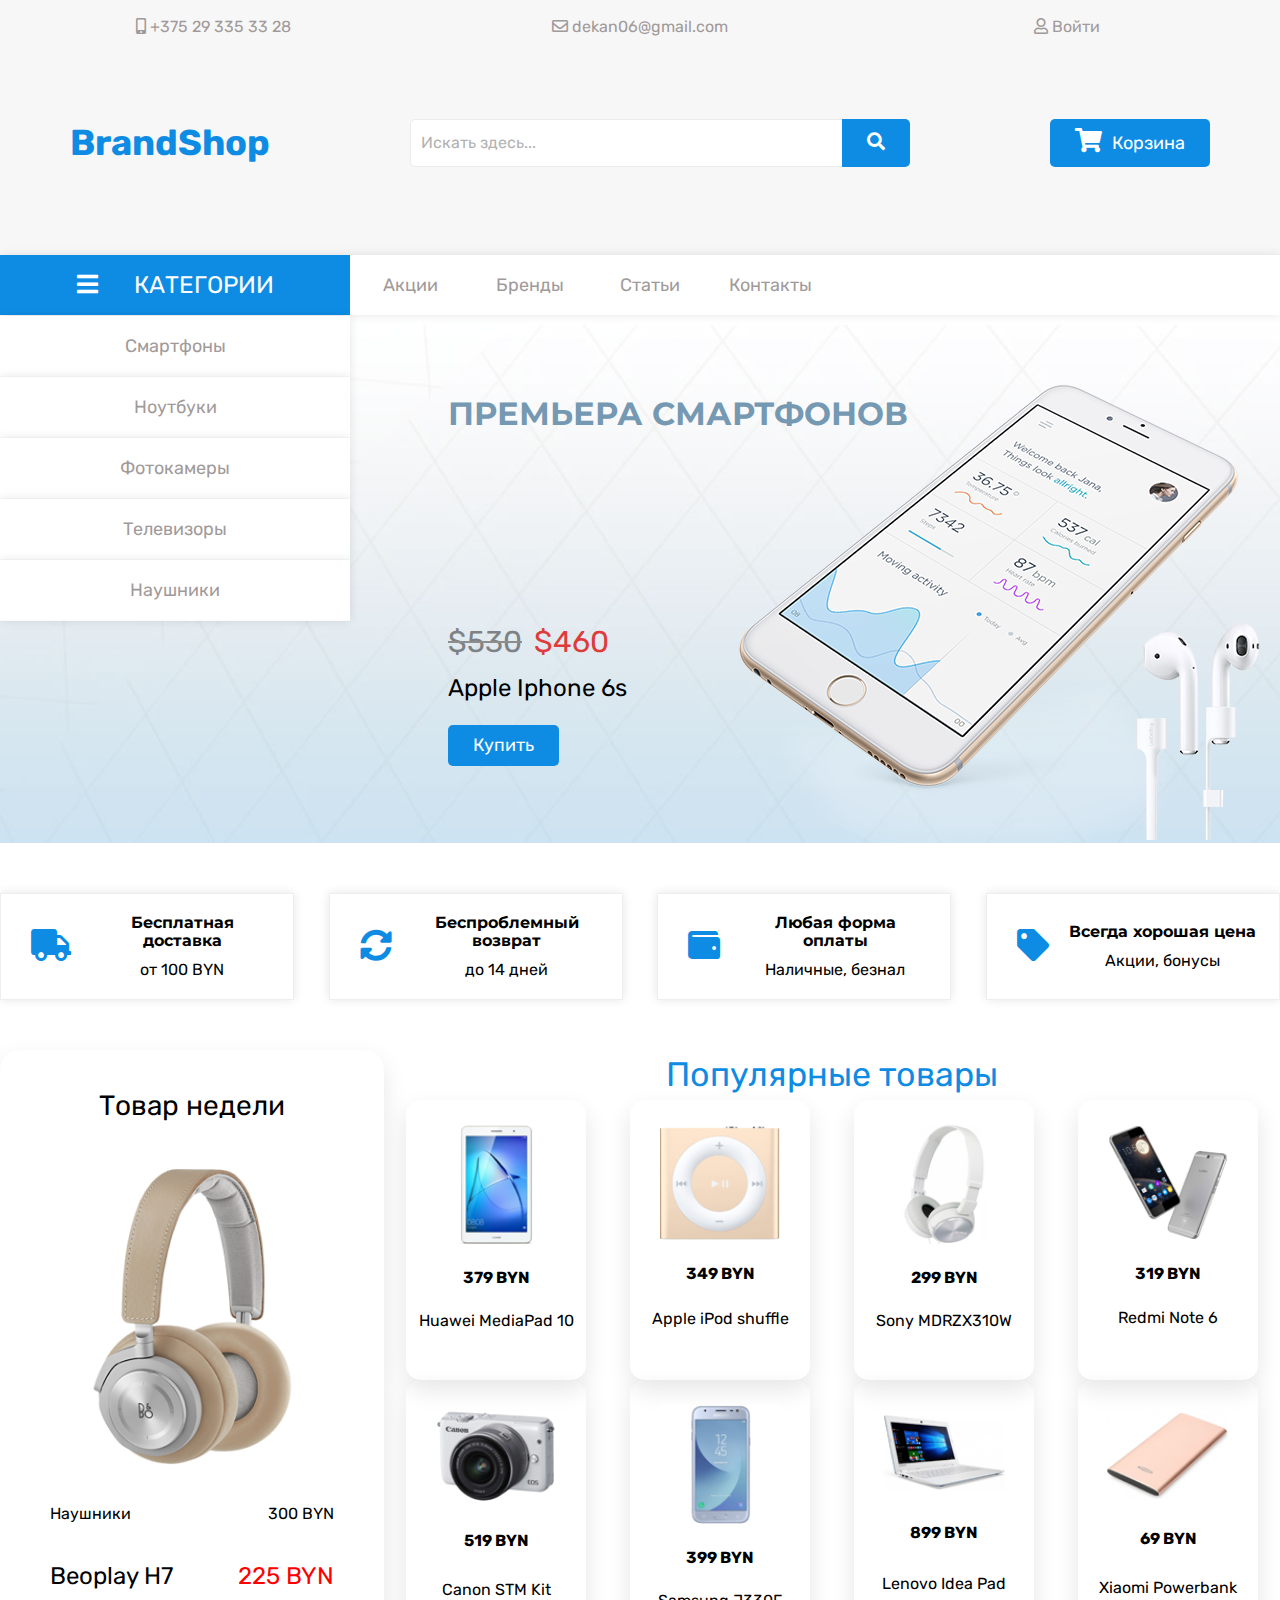
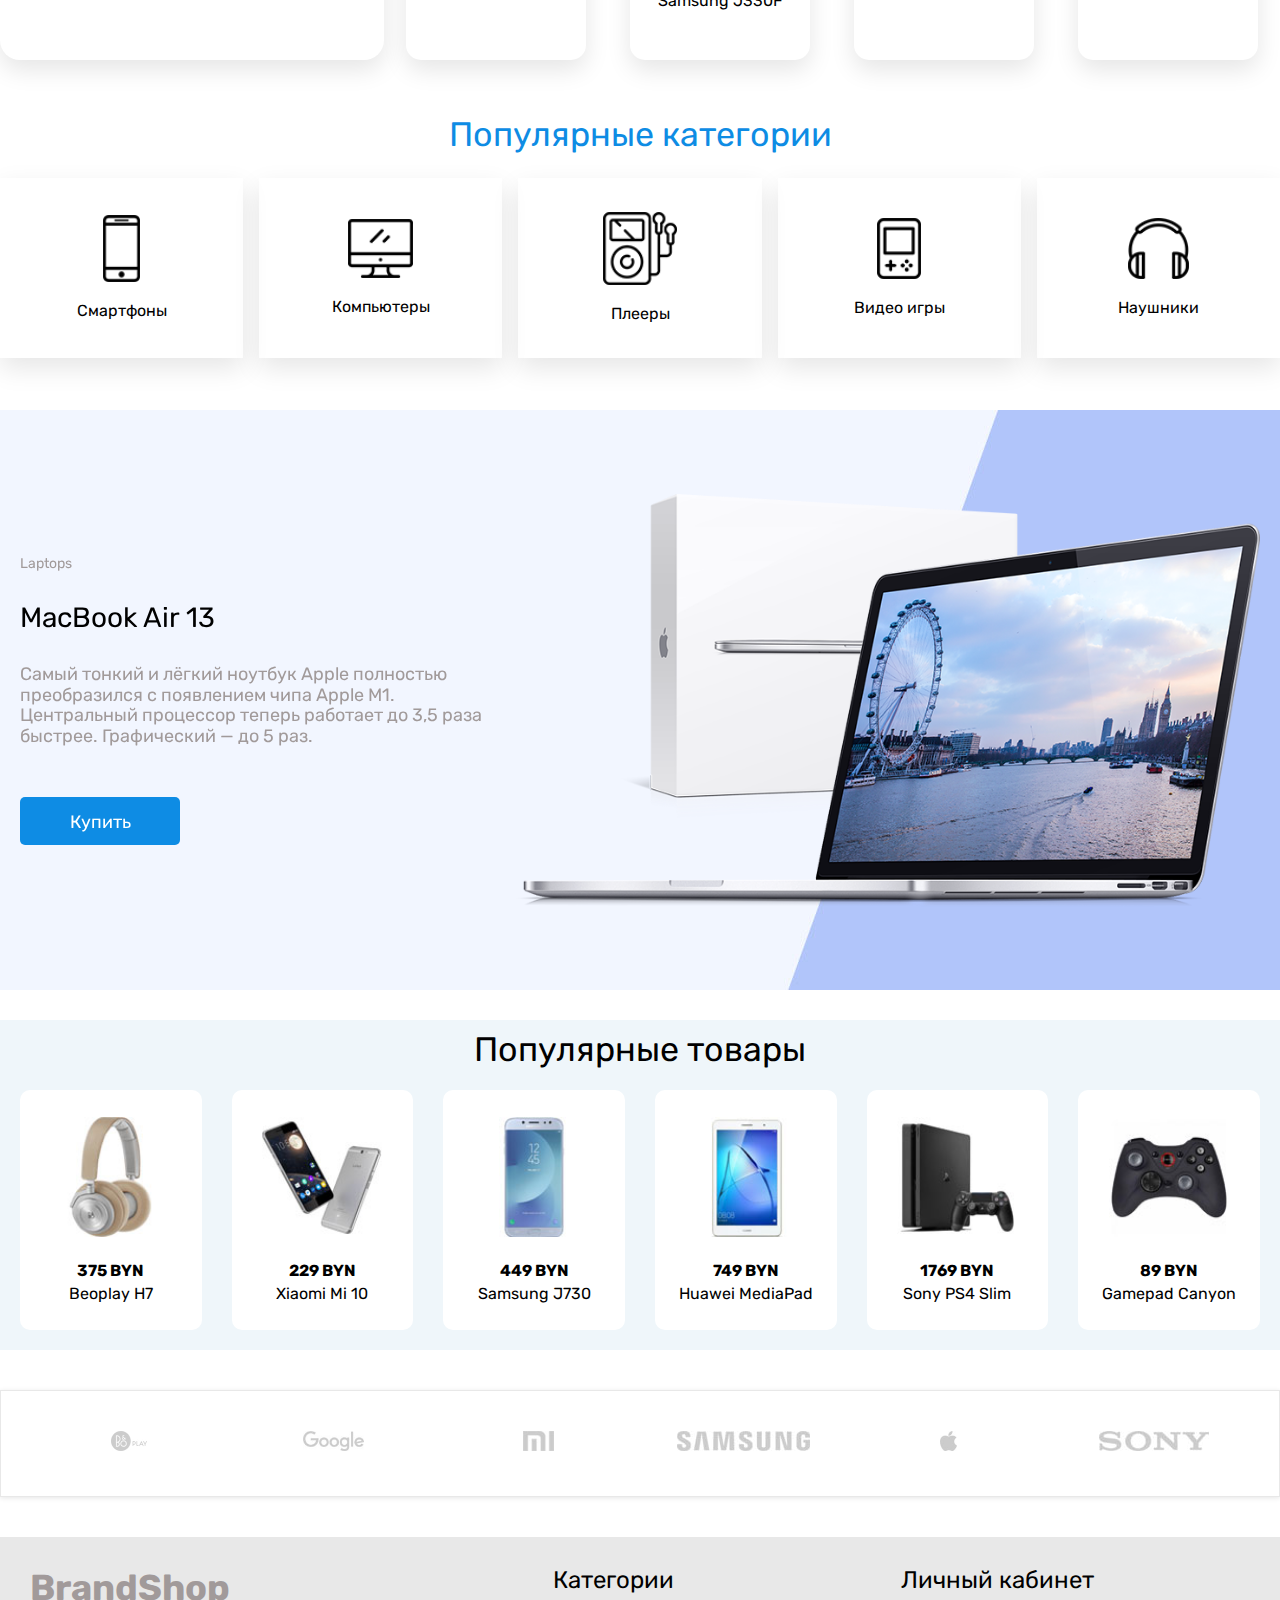
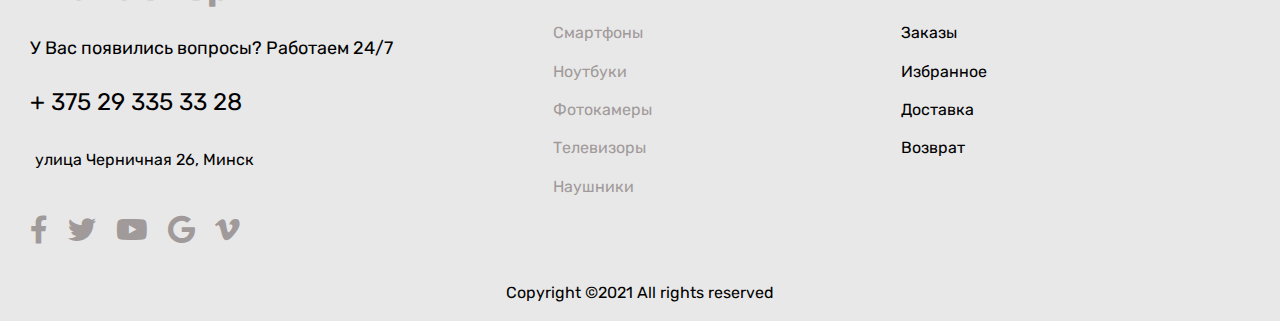
==== commit 7ddec705: "Alex changes" ====
--- a/index.html
+++ b/index.html
@@ -4,49 +4,53 @@
     <meta charset="UTF-8">
     <meta http-equiv="X-UA-Compatible" content="IE=edge">
     <meta name="viewport" content="width=device-width, initial-scale=1.0">
+    <link href="css/normalize.css" rel="stylesheet">
     <link href="css/all.css" rel="stylesheet">
-    <link href="css/style.css" rel="stylesheet">
-    <link href="css/normalize.css" rel="stylesheet">
     <link rel="stylesheet" type="text/css" href="css/slick.css"/>
     <link rel="stylesheet" type="text/css" href="css/slick-theme.css"/>
+    <link href="css/style.css" rel="stylesheet">
     <link rel="preconnect" href="https://fonts.gstatic.com">
     <link href="https://fonts.googleapis.com/css2?family=Rubik:wght@400;700&display=swap" rel="stylesheet">
     
     <title>Document</title>
-    <style>
-       
-    </style>
     
     <script src="script/jquery-3.6.0.js"></script>
-    <script type="text/javascript" src="script/slick.js"></script>
-    <script src="script/all.js"></script>
+    <script type="text/javascript" src="script/slick.js"></script>  
 </head>
 <body> 
 <div class="main_container">
-                                                <!--Header -->
+    <!--Header -->
     <header class="header">
+        <h1 class="sr-only">Магазин BrandShop</h1>
         <div class="top-bar">
-            <div class="top_bar__phone_item top-bar__box"> <a href="tel:+375293353328"><i class="fas fa-mobile-alt"></i> +375 29 335 33 28</a></div>
-            <div class="top_bar__email_item top-bar__box"><a href="mailto:dekan06@gmail.com"><i class="far fa-envelope"></i> dekan06@gmail.com</a></div>
-             <div class="top_bar__login_item top-bar__box">
-                 <a href="#"><i class="far fa-user"></i> Войти</a>
-                </div>
-  
+            <div class="top_bar__phone_item top-bar__box">
+                <a href="tel:+375293353328"><i class="fas fa-mobile-alt"></i> +375 29 335 33 28</a>
+            </div>
+            <div class="top_bar__email_item top-bar__box">
+                <a href="mailto:dekan06@gmail.com"><i class="far fa-envelope"></i> dekan06@gmail.com</a>
+            </div>
+            <div class="top_bar__login_item top-bar__box">
+                <a href="#"><i class="far fa-user"></i> Войти</a>
+            </div>
         </div>
 
         <div class="main-header">
             <div class="main-header__logo"><a href="index">BrandShop</a></div>
             <div class="search_form">
                 <form>
-                <input type="text" placeholder="Искать здесь...">
-                <button type="submit"><i class="fas fa-search"></i></button>
+                    <input type="text" placeholder="Искать здесь...">
+                    <button type="submit" aria-label="Искать">
+                        <span class="sr-only">Search</span>
+                        <i class="fas fa-search"></i>
+                    </button>
                 </form>
-              </div>
+            </div>
             <div class="main-header__cart">
-                <button type="submit" class="header_basket_button" value="Submit"><a href="#"><i class="fas fa-shopping-cart"></i>Корзина</a></button>
-            </div>
-        </div>
-        <div class="menu">
+                <a href="#" class="header_basket_button"><i class="fas fa-shopping-cart"></i>Корзина</a>
+            </div>
+        </div>
+        <!-- please use semantic tag <menu> -->
+        <div class="menu"> 
             <ul>
                 <li class="menu__first_item"><a href="#"> <i class="fas fa-bars"></i> Категории</a>
                     <ul>
@@ -65,7 +69,7 @@
             </ul>
         </div>
     </header>
-                                        <!--Banner -->
+    <!--Banner -->
     <div class="banner">
         <div class="banner_background"></div>
         <div class="banner_product"></div>
@@ -243,8 +247,38 @@
                         <img src="img/banner_2_product.png" alt="">
                     </div>
                 </div> 
-                
-            
+
+                <div class="banner_2_container">
+                    <div class="banner_2_text">
+                        <div class="banner_2_categories">Laptops 2</div>
+                        <div class="banner_2_name"> MacBook Air 13</div>
+                        <div class="banner_2_dscr"> Самый тонкий и лёгкий ноутбук Apple полностью преобразился с появлением чипа Apple M1. Центральный процессор теперь работает до 3,5 раза быстрее. Графический — до 5 раз.</div>
+                        <div class="banner_2_button">
+                            
+                            <button type="submit" class="button_buy" value="Submit"><a href="product.html">Купить</a></button>
+                            
+                        </div>
+                    </div>
+                    <div class="banner_2_img">
+                        <img src="img/banner_2_product.png" alt="">
+                    </div>
+                </div> 
+
+                <div class="banner_2_container">
+                    <div class="banner_2_text">
+                        <div class="banner_2_categories">Laptops 3</div>
+                        <div class="banner_2_name"> MacBook Air 13</div>
+                        <div class="banner_2_dscr"> Самый тонкий и лёгкий ноутбук Apple полностью преобразился с появлением чипа Apple M1. Центральный процессор теперь работает до 3,5 раза быстрее. Графический — до 5 раз.</div>
+                        <div class="banner_2_button">
+                            
+                            <button type="submit" class="button_buy" value="Submit"><a href="product.html">Купить</a></button>
+                            
+                        </div>
+                    </div>
+                    <div class="banner_2_img">
+                        <img src="img/banner_2_product.png" alt="">
+                    </div>
+                </div> 
             
         </div>
     </div>
@@ -375,5 +409,8 @@
         <div class="copy">Copyright ©2021 All rights reserved</div>
     </div>
 </div>
+
+<!-- scripts -->
+<script src="script/all.js"></script>
 </body>
 </html>--- a/css/style.css
+++ b/css/style.css
@@ -1,450 +1,444 @@
 @import url('https://fonts.googleapis.com/css2?family=Montserrat:wght@400;700&family=Rubik:wght@400;700&display=swap');
-        body {
-            margin: 0;
-            padding: 0;
-            font-family: "Rubik", sans-serif;
+
+body {
+    margin: 0;
+    padding: 0;
+    font-family: "Rubik", sans-serif;
+}
+a, a:hover, a:visited, a:active, a:link {
+    text-decoration: none;
+    color: #a19a9a;
+}
+* {
+    box-sizing: border-box;
+}
+.button {
+    display: block;
+    font-size: 18px;
+    font-weight: 400;
+    line-height: 48px;
+    color: #FFFFFF;
+    padding-left: 35px;
+    padding-right: 35px;
+    background: #0e8ce4;
+    border-color:#0e8ce4;
+    border-radius: 10px;
+}
+
+
+
+        /* ----------Верхний топ-бар*/
+header {
+    background-color: rgba(0,0,0,0.03);
+}
+
+@media screen and (max-width: 1920px){
+    .top-bar {
+        max-width: 1280px;
+        display: flex;
+        justify-content:space-around;
+        align-items:center;
+        height: 55px;
+        margin: auto;
+    }
+    .top-bar__box {
+        min-width: 200px;
+        text-align: center;
+    }
+    .phone_item {
+        width: 200px;
+        height: 55px;
+        display: inline-block;  
+    }
+    .email_item {
+        width: 200px;
+        height: 55px;
+        display: inline-block;  
+    }
+    .login_item {
+        width: 200px;
+        height: 55px;
+        display: inline-block; 
+    }
+                /* ----------- хедер - логотип - поиск - корзина*/
+    .main-header {
+        display: flex;
+        justify-content:space-around;
+        align-items:center;
+        max-width: 1280px;
+        min-height: 140px; /* всегда пиши мин */
+        margin: auto;
+    }
+    .main-header__logo {
+        width: 200px;
+        height: 175px;
+        color: #0e8ce4;
+        font-size: 36px;
+        line-height: 175px;
+        font-weight: 700;
+    }
+    .main-header__logo a {
+        color: #0e8ce4;
+    }
+
+    .search_form form {
+        display: block;
+        position: relative;
+        width: 500px;
+        margin: 0 auto;
+    }
+
+    .search_form input {
+        width: 100%;
+        height: 48px;
+        padding-left: 10px;
+        padding-right: 70px;
+        border: 1px solid rgb(235, 235, 235);
+        border-radius: 5px;
+        outline: none;
+        background: white;
+        
+    }
+
+    .search_form button {
+        position: absolute; 
+        top: 0;
+        right: 0;
+        width: 68px;
+        height: 48px;
+        border: none;
+        background: #0e8ce4;
+        border-radius: 0 5px 5px 0;
+        cursor: pointer;
+    }
+
+    .fa-search {
+        font-size: 18px;
+        color: white;
+    }
+
+    /* корзина*/
+    .header_basket_button {
+        display: block;
+        text-align: center;
+        width: 160px;
+        min-height: 48px;
+        border-radius: 5px;
+        background-color: #0e8ce4;
+        border: none;
+        font-size: 18px;
+        line-height: 48px;
+    }
+    a.header_basket_button {
+        color: white;
+    }
+    .fa-shopping-cart {
+        font-size: 24px;
+        padding-right: 10px;
+    }
+                        /*----- меню*/
+    .menu {
+        display: block;
+        max-width: 1280px;
+        height: 60px;
+        margin:  0 auto 10px; 
+        box-shadow: 0 0 10px rgba(0,0,0,0.1);  
+    }
+    ul {
+        list-style: none; 
+        margin: 0; 
+        padding-left: 0; 
+        margin-top:25px; 
+        background:#fff; 
+        height: 60px; 
         }
-        a, a:hover, a:visited, a:active, a:link {
-            text-decoration: none;
-            color: #a19a9a;
+    .menu a {
+        text-decoration: none; 
+        background:#fff; 
+        color:#a19a9a; 
+        font-size: 18px;
+        padding:0px 15px; 
+        line-height:60px;
+        display: block; 
+        min-width: 120px;
+        text-align: center;
+
+    }
+    .menu a:hover {
+        background:#0e8ce4;
+        color: white;
+    }
+    li {
+        float:left;
+        position:relative;
+    }
+
+    li > ul {
+        position:absolute;
+        top:36px;
+        display:none;   
+    }
+
+    li > ul {
+        display:block; 
+        width:350px;  /*Ширина выпадающего меню*/ 
+
+    }
+    li > ul > li {
+        float:none; /*Убираем горизонтальное позиционирование*/
+        border-bottom: #fafafa 1px solid ;
+        box-shadow: 0 0 10px rgba(0,0,0,0.1); 
+        text-align: center;
+
         }
-        * {
-            box-sizing: border-box;
+    .menu__first_item {
+        z-index: 10; /* Наложение меню на банер*/
+        width: 350px;
         }
-        .button {
-            display: block;
-            font-size: 18px;
-            font-weight: 400;
-            line-height: 48px;
-            color: #FFFFFF;
-            padding-left: 35px;
-            padding-right: 35px;
-            background: #0e8ce4;
-            border-color:#0e8ce4;
-            border-radius: 10px;
+    .menu_none{
+        display: none; /* скрыть  меню на банере*/
+    }
+    .menu__first_item:hover > ul {         /*!!!!!!!!!!!!!!!!!---выпадающее меню*/
+        display:inherit;
+    }
+    .menu__first_item >a {
+        color: white;
+        background:#0e8ce4;
+        font-size: 24px;
+        text-transform: uppercase;
+        
+    }  
+    .fa-bars {
+        padding-right: 30px;
+    }   
+}
+
+@media screen and (max-width: 1160px){ 
+    .top-bar {
+        max-width: 1160px;
+        
+    }
+    .main-header {
+        display: flex;
+        flex-wrap: wrap;
+        justify-content:space-around;
+        align-items:center;
+        max-width: 1160px;
+        height: 70px;
+        margin: auto;
+        margin-bottom: 120px;
+    }
+    .main-header__logo {
+        order: 1;
+        height: 80px;
+        line-height: 80px;
         }
-       
-
-
-                /* ----------Верхний топ-бар*/
-        header {
-            background-color: rgba(0,0,0,0.03);
+            
+        .search_form {
+        order: 3;
+        width: 80%;
+        height: 80px;
+        margin-top: 20px;
+    }
+        
+    .search_form form {
+        width: 90%;
+    }
+    .main-header__cart {
+        order: 2;
+        height: 80px;
+        line-height: 80px;
+    }
+                    /* 1160px меню*/
+    .menu {
+        display: block;
+        max-width: 1160px;
+        height: 300px;
+        margin:  0 auto 10px; 
+        box-shadow: 0 0 10px rgba(0,0,0,0.1);  
+    }
+    .menu ul {
+        display: flex;
+        flex-direction: column;
+    }
+    
+    
+    .menu a:hover {
+        background:#0e8ce4;
+        color: white;
+    }
+    li {
+        float:left;
+        position:relative;
+    }
+
+    li > ul {
+        position:absolute;
+        top:36px;
+        display:none;   
+    }
+    
+    li > ul {
+        display:block; 
+        width: 100%;  /*Ширина выпадающего меню*/ 
+
+    }
+    li > ul > li {
+        float:none; /*Убираем горизонтальное позиционирование*/
+        border-bottom: #fafafa 1px solid ;
+        box-shadow: 0 0 10px rgba(0,0,0,0.1); 
+        text-align: center;
+        
+
         }
-        
-        @media screen and (max-width: 1920px){
-        .top-bar {
-            max-width: 1280px;
-            display: flex;
-            justify-content:space-around;
-            align-items:center;
-            height: 55px;
-            margin: auto;
+    .menu__first_item {
+        /* Наложение меню на банер*/
+        width: 100%;
+        
         }
-        .top-bar__box {
-            min-width: 200px;
-            text-align: center;
-        }
-        .phone_item {
-            width: 200px;
-            height: 55px;
-            display: inline-block;  
-        }
-        .email_item {
-            width: 200px;
-            height: 55px;
-            display: inline-block;  
-        }
-        .login_item {
-            width: 200px;
-            height: 55px;
-            display: inline-block; 
-        }
-                   /* ----------- хедер - логотип - поиск - корзина*/
-        .main-header {
-            display: flex;
-            justify-content:space-around;
-            align-items:center;
-            max-width: 1280px;
-            height: 140px;
-            margin: auto;
-        }
-        .main-header__logo {
-            width: 200px;
-            height: 175px;
-            color: #0e8ce4;
-            font-size: 36px;
-            line-height: 175px;
-            font-weight: 700;
-        }
-        .main-header__logo a {
-            color: #0e8ce4;
-        }
-        
-        form {
-            position: relative;
-            width: 500px;
-            margin: 0 auto;
-        }
-
-        .search_form input {
-            width: 100%;
-            height: 48px;
-            padding-left: 10px;
-            border: 1px solid rgb(235, 235, 235);
-            border-radius: 5px;
-            outline: none;
-            background: white;
-            
-        }
-
-        .search_form button {
-            position: absolute; 
-            top: 0;
-            right: -14px;
-            width: 68px;
-            height: 48px;
-            border: none;
-            background: #0e8ce4;
-            border-radius: 0 5px 5px 0;
-            cursor: pointer;
-        }
-
-        .fa-search {
-            font-size: 18px;
-            color: white;
-        }
-        
-        /* корзина*/
-        .main-header__cart a {
-            color: white;
-        }
-
-        .header_basket_button {
-            width: 160px;
-            height: 48px;
-            border-radius: 5px;
-            color: white;
-            background-color: #0e8ce4;
-            border: none;
-            font-size: 18px;
-            line-height: 48px;
-        }
-        .fa-shopping-cart {
-            font-size: 24px;
-            padding-right: 10px;
-        }
-                          /*----- меню*/
-        .menu {
-            display: block;
-            max-width: 1280px;
-            height: 60px;
-            margin:  0 auto 10px; 
-            box-shadow: 0 0 10px rgba(0,0,0,0.1);  
-        }
-        ul {
-            list-style: none; 
-            margin: 0; 
-            padding-left: 0; 
-            margin-top:25px; 
-            background:#fff; 
-            height: 60px; 
-          }
-        .menu a {
-            text-decoration: none; 
-            background:#fff; 
-            color:#a19a9a; 
-            font-size: 18px;
-            padding:0px 15px; 
-            line-height:60px;
-            display: block; 
-            min-width: 120px;
-            text-align: center;
-   
-        }
-          .menu a:hover {
-            background:#0e8ce4;
-            color: white;
-          }
-          li {
-            float:left;
-            position:relative;
-          }
-    
-        li > ul {
-            position:absolute;
-            top:36px;
-            display:none;   
-        }
-      
-        li > ul {
-            display:block; 
-            width:350px;  /*Ширина выпадающего меню*/ 
-  
-        }
-        li > ul > li {
-            float:none; /*Убираем горизонтальное позиционирование*/
-            border-bottom: #fafafa 1px solid ;
-            box-shadow: 0 0 10px rgba(0,0,0,0.1); 
-            text-align: center;
-
-            }
-        .menu__first_item {
-            z-index: 10; /* Наложение меню на банер*/
-            width: 350px;
-            }
-        .menu_none{
-            display: none; /* скрыть  меню на банере*/
-        }
-        .menu__first_item:hover > ul{         /*!!!!!!!!!!!!!!!!!---выпадающее меню*/
-            display:inherit;
-        }
-        .menu__first_item >a {
-            color: white;
-            background:#0e8ce4;
-            font-size: 24px;
-            text-transform: uppercase;
-            
-        }  
-        .fa-bars {
-            padding-right: 30px;
-        }   
-    }
-        
-        @media screen and (max-width: 1160px){ 
-            .top-bar {
-                max-width: 1160px;
-               
-            }
-            .main-header {
-                display: flex;
-                flex-wrap: wrap;
-                justify-content:space-around;
-                align-items:center;
-                max-width: 1160px;
-                height: 70px;
-                margin: auto;
-                margin-bottom: 120px;
-            }
-            .main-header__logo {
-                order: 1;
-                height: 80px;
-                line-height: 80px;
-             }
-                    
-             .search_form {
-                order: 3;
-                width: 80%;
-                height: 80px;
-                margin-top: 20px;
-            }
-              
-            form {
-                width: 90%;
-            }
-            .main-header__cart {
-                order: 2;
-                height: 80px;
-                line-height: 80px;
-            }
-                            /* 1160px меню*/
-            .menu {
-                display: block;
-                max-width: 1160px;
-                height: 300px;
-                margin:  0 auto 10px; 
-                box-shadow: 0 0 10px rgba(0,0,0,0.1);  
-            }
-            .menu ul {
-                display: flex;
-                flex-direction: column;
-            }
-            
-            
-              .menu a:hover {
-                background:#0e8ce4;
-                color: white;
-              }
-            li {
-                float:left;
-                position:relative;
-              }
-        
-            li > ul {
-                position:absolute;
-                top:36px;
-                display:none;   
-            }
-          
-            li > ul {
-                display:block; 
-                width: 100%;  /*Ширина выпадающего меню*/ 
-      
-            }
-            li > ul > li {
-                float:none; /*Убираем горизонтальное позиционирование*/
-                border-bottom: #fafafa 1px solid ;
-                box-shadow: 0 0 10px rgba(0,0,0,0.1); 
-                text-align: center;
-                
-    
-                }
-            .menu__first_item {
-                /* Наложение меню на банер*/
-                width: 100%;
-                
-                }
-            .menu__first_item  ul {
-                display: none;
-            }   
-            .menu_none{
-                display: none; /* скрыть  меню на банере*/
-            }
-            .menu__first_item:hover > ul{         /*!!!!!!!!!!!!!!!!!---выпадающее меню*/
-                display:inherit;
-            }
-            .menu__first_item >a {
-                color: white;
-                background:#0e8ce4;
-                font-size: 24px;
-                text-transform: uppercase;
-                
-            }  
-            .fa-bars {
-                padding-right: 30px;
-            }
-        }
-
-
-        
-                         /* -------- банер главный*/
-        @media screen and (max-width: 1920px){
-        .banner {
-            position: relative;
-            max-width: 1280px;
-            height: 518px;
-            margin: auto;
-        }
-        .banner_background {
-            width: 1280px;
-            height: 518px;
-            background: url(../img/banner_background.jpg) center no-repeat;
-            background-size:cover;
-        }
-        .banner_product {
-            position: absolute;
-            right: 20px;
-            bottom: 0;
-            width: 521px;
-            height: 459px;
-            background: url(../img/banner_product.png) center no-repeat;
-            z-index: 1;
-        }
-        .banner_content {
-            display: block;
-            position: absolute;
-            top: 50px;
-            left: 35%;
-
-        }
-        .banner_text {
-            color: #7599b2;
-            font-family: 'Montserrat',sans-serif;
-            font-weight: 700;
-            text-transform: uppercase;
-        }
-        .banner_price {
-            display: block;
-            position: absolute;
-            top: 200px;
-            left: 0px;
-            font-size: 30px;
-            color: #df3b3b;
-            margin-top: 50px;
-        }
-        .banner_price span {
-            color: #7e8285;
-            display: inline-block;
-            position: relative;
-            margin-right: 5px;
-        }
-        .banner_price span::after {
-            display: block;
-            position: absolute;
-            top: 16px;
-            left: 0;
-            width: 100%;
-            height: 2px;
-            background: #8d8d8d;
-            content: '';
-            box-sizing: border-box;
-        }
-        .banner_product-name {
-            display: block;
-            position: absolute;
-            top: 300px;
-            left: 0px;
-            font-size: 24px;
-            color: #000000;
-        }
-        .banner_button {
-            display: block;
-            position: absolute;
-            top: 350px;
-            left: 0px;
-            background-color: #0e8ce4;
-            width: 130px;
-            padding: 10px;
-            border-radius: 5px;
-            
-        }
-        .banner_button a {
-            vertical-align: middle;
-            margin: auto;
-            font-size: 18px;
-            font-weight: 400;
-            color: white;
-            text-align: center;
-            padding-left: 25px;
-            padding-right: 25px;
-            
-        }
-    }
-    @media screen and (max-width: 1160px){
-        .banner {
-            
-            max-width: 1160px;
-            
-        }
-        .banner_background {
-            width: 1160px;
-            
-        }
-        .banner_product {
-            position: absolute;
-            right: 20px;
-            bottom: 0;
-            width: 521px;
-            height: 459px;
-            background: url(../img/banner_product.png) center no-repeat;
-            z-index: 1;
-        }
-        .banner_content {
-            display: block;
-            position: absolute;
-            top: 0px;
-            left: 5%;
-
-        }
-        
-    }
-    @media screen and (max-width: 780px){
+    .menu__first_item  ul {
+        display: none;
+    }   
+    .menu_none{
+        display: none; /* скрыть  меню на банере*/
+    }
+    .menu__first_item:hover > ul{         /*!!!!!!!!!!!!!!!!!---выпадающее меню*/
+        display:inherit;
+    }
+    .menu__first_item >a {
+        color: white;
+        background:#0e8ce4;
+        font-size: 24px;
+        text-transform: uppercase;
+        
+    }  
+    .fa-bars {
+        padding-right: 30px;
+    }
+}
+
+
+
+                    /* -------- банер главный*/
+@media screen and (max-width: 1920px){
     .banner {
-        max-width: 780px;
+        position: relative;
+        max-width: 1280px;
+        height: 518px;
+        margin: auto;
+    }
+    .banner_background {
+        width: 1280px;
+        height: 518px;
+        background: url(../img/banner_background.jpg) center no-repeat;
+        background-size:cover;
+    }
+    .banner_product {
+        position: absolute;
+        right: 20px;
+        bottom: 0;
+        width: 521px;
+        height: 459px;
+        background: url(../img/banner_product.png) center no-repeat;
+        z-index: 1;
+    }
+    .banner_content {
+        display: block;
+        position: absolute;
+        top: 50px;
+        left: 35%;
+
+    }
+    .banner_text {
+        color: #7599b2;
+        font-family: 'Montserrat',sans-serif;
+        font-weight: 700;
+        text-transform: uppercase;
+    }
+    .banner_price {
+        display: block;
+        position: absolute;
+        top: 200px;
+        left: 0px;
+        font-size: 30px;
+        color: #df3b3b;
+        margin-top: 50px;
+    }
+    .banner_price span {
+        color: #7e8285;
+        display: inline-block;
+        position: relative;
+        margin-right: 5px;
+    }
+    .banner_price span::after {
+        display: block;
+        position: absolute;
+        top: 16px;
+        left: 0;
+        width: 100%;
+        height: 2px;
+        background: #8d8d8d;
+        content: '';
+        box-sizing: border-box;
+    }
+    .banner_product-name {
+        display: block;
+        position: absolute;
+        top: 300px;
+        left: 0;
+        font-size: 24px;
+        color: #000000;
+    }
+    .banner_button {
+        position: absolute;
+        top: 350px;
+        left: 0;
+    }
+    .banner_button a {
+        display: inline-block;
+        padding: 10px 25px;
+        background-color: #0e8ce4;
+        border-radius: 5px;
+        margin: auto;
+        font-size: 18px;
+        font-weight: 400;
+        color: white;
+        text-align: center;
+    }
+}
+
+@media screen and (max-width: 1160px){
+    .banner {
+        max-width: 1160px;
+    }
+    .banner_background {
+        width: 1160px;
+        
+    }
+    .banner_product {
+        position: absolute;
+        right: 20px;
+        bottom: 0;
+        width: 521px;
+        height: 459px;
+        background: url(../img/banner_product.png) center no-repeat;
+        z-index: 1;
+    }
+    .banner_content {
+        display: block;
+        position: absolute;
+        top: 0px;
+        left: 5%;
+    }
+}
+
+@media screen and (max-width: 780px){
+    .banner {
+        max-width: 780px;  
     }
     .banner_background {
         width: 780px;
         height: 720px;
-        
     }
     .banner_product {
         position: absolute;
@@ -455,7 +449,6 @@
         height: 459px;
         background: url(../img/banner_product.png) center no-repeat;
         z-index: 1;
-        
     }
     .banner_content {
         display: block;
@@ -474,7 +467,6 @@
         position: absolute;
         top: 500px;
         left: 35%;
-        
     }
     .banner_button {
         display: block;
@@ -485,755 +477,771 @@
         width: 130px;
         padding: 10px;
         border-radius: 5px;
-        
-    }
-}
-                 /* ------ Характеристики магазина*/
-        .characteristics {
-            display: flex;
-            max-width: 1280px;
-            min-height: 100px;
-            margin: auto;
-            display: flex;
-            flex-wrap: wrap;
-            margin: 50px auto 50px;
-        }
-        .characteristics_item {
-            display: flex;
-            justify-content: center;
-            align-items: center;
-            min-width: 23%;
-            height: 100px;
-            border: #eee 1px solid;
-            box-shadow: 0 0 10px rgba(0,0,0,0.1);
-            margin: 0 auto;
-            padding: 20px 0 20px;
-        }
-        .characteristics_item:hover {
-        box-shadow: 0px 0px 20px rgb(14 140 228/ 70%);
-            
-            transform: scale(1.1);
-        }    
-        .char_logo {
-            font-size: 32px;
-            color: #0e8ce4;
-            display: inline-block;
-            padding-left: 30px;
-        }
-        .char_content {
-            display: inline-block;
-            padding-left: 20px;
-            padding-right: 20px;
-            min-width: 280px;
-        }
-        .contact_block {
-            
-            
-        }
-        .char_title {
-            font-family: 'Montserrat', sans-serif;
-            font-weight: 700;
-            text-align: center;
-        }
-        .char_suptitle {
-            font-weight: 400;
-            padding-top: 10px;
-            text-align: center;
-        }
-
-                     /* --------Популярные товары*/
-        .deals_featured {
-            display: flex;
-            flex-wrap: wrap;
-            max-width: 1280px;
-            height: 686px;
-            margin: 50px auto;
-        }
-        .deals_week {
-            width: 30%;
-            height: 660px;
-            margin: auto;
-            box-shadow: 0 10px 25px rgb(0 0 0 / 10%);
-            display: flex;
-            flex-direction: column;
-            align-items:center;
-            border-radius: 20px;
-            
-        }
-        .deals_week:hover {
-            box-shadow: 0px 0px 35px rgb(14 140 228/ 70%);
-            z-index: 10;
-            transform: scale(1.05);
-        }
-        .deals_week_button {
-            display: none;
-            background-color: #0e8ce4;
-            width: 180px;
-            height: 48px;
-            margin-top: 50px;
-            border-radius: 5px;
-            font-size: 18px;
-            border: none;
-        }
-        .deals_week_button a {
-            font-size: 24px;
-            color: white;
-            
-        }
-
-        
-        .deals_week:hover .deals_week_button {
-            display: block;
-        }
-
-        .deals_week__desc {
-            height: 13%;
-            color: #000;
-            font-size: 28px;
-            padding-top: 40px;
-            
-        }
-        .deals_week__img {
-            height: 55%;
-            padding-top: 20px;
-            padding-top: 40px;
-        }
-        .deals_week__text {
-            position: relative;
-            height: 6%;
-            width: 100%;
-            padding-top: 40px;
-        }
-        .deals_week__text-left {
-            position: absolute;
-            left: 0%;
-            padding-left: 50px;
-        }
-        .deals_week__text-right {
-            position: absolute;
-            right: 0%;
-            padding-right: 50px;
-        }
-        .font-24 {
-            font-size: 24px;
-        }
-        .font-red {
-            color: red;
-        }
-
-                      /* Популярные товары карточки*/
-        .deals-featured__container {
-            width: 70%;
-            display: flex;
-            flex-wrap: wrap;
-            flex-direction: row;
-            justify-content: space-around;
-            align-items: center;
-            
-        }
-        .featured_item {
-            width: 180px;
-            height: 280px;
-            box-shadow: 0 10px 25px rgb(0 0 0 / 10%);
-            display: flex;
-            flex-direction: column;
-            justify-content: space-evenly;
-            align-items:center;
-            border-radius: 15px;
-        } 
-        .featured_item:hover {
-            box-shadow: 0px 0px 35px rgb(14 140 228/ 70%);
-            z-index: 10;
-            transform: scale(1.1);
-        }
-        .featured_item_button {
-            display: none;
-            background-color: #0e8ce4;
-            width: 100px;
-            height: 36px;
-            
-            border-radius: 5px;
-            font-size: 14px;
-            
-            border: none;
-        }
-        .featured_item_button a {
-            font-size: 16px;
-            color: white;
-            
-        }
-
-        
-        .featured_item:hover .featured_item_button {
-            display: block;
-        }
-        .featured_item_top {
-            align-self: flex-start;
-            width: 100%;
-            height: 50px;
-            font-size: 34px;
-            line-height: 50px;
-            text-align: center;
-            color: #0e8ce4;
-        }
-        
-        .font-700 {
-            font-weight: 700;
-        }
-        
-        
-                 /* ---------- Популярные категории*/
-        .popular_categories {
-            display: flex;
-            flex-wrap: wrap;
-            justify-content:space-between;
-            max-width: 1280px;
-            height: 250px;
-            margin:  0 auto 50px ;
-        }
-        .popular_categories_main {
-            width: 100%;
-            align-self: flex-start;
-            height: 50px;
-            font-size: 34px;
-            line-height: 50px;
-            text-align: center;
-            color: #0e8ce4;
-            margin-bottom: 15px;
-            
-        }
-        .popular_categories_item {
-            width: 19%;
-            height: 180px;
-            
-            box-shadow: 0 10px 25px rgb(0 0 0 / 10%);
-            display: flex;
-            flex-direction: column;
-            align-items: center;
-            justify-content: center;
-        }
-        .popular_categories_text {
-            padding-top: 20px;
-        }
-
-
-             /* -------------- Второй банер*/
-        .banner_2 {
-            width: 100%;
-            position: relative;
-            height: 580px;
-        }     
-        .banner_2_bg {
-            background-image: url(../img/banner_2_background.jpg);
-            position: absolute;
-            top: 0;
-            left: 0;
-            width: 100%;
-            height: 100%;
-            background-repeat: no-repeat;
-            background-size: cover;
-            background-position: center center;
-            display: flex;
-            align-items: center;
-        }
-        .banner_2_container {
-            max-width: 1280px;
-            max-height: 500px;
-            margin: auto;
-            display: flex;
-            justify-content: center;
-            align-items: center;
-            padding: 20px;
-        }
-        .banner_2_text {
-            width: 40%;
-            display: flex;
-            flex-direction: column;
-        }
-        .banner_2_categories {
-            font-size: 14px;
-            color:#a19a9a;
-            margin-bottom: 30px;
-        }
-        .banner_2_name {
-            color: #000;
-            font-size: 28px;
-            margin-bottom: 30px;
-        }
-        .banner_2_dscr {
-            font-size: 18px;
-            color:#a19a9a;
-            margin-bottom: 50px;
-        }
-        .button_buy {
-            width: 160px;
-            height: 48px;
-            border-radius: 5px;
-            color: white;
-            background-color: #0e8ce4;
-            border: none;
-            font-size: 18px;
-            line-height: 48px;
-        }
-        .button_buy a {
-            color: white;
-        }
-        .banner_2_img {
-            height: 100%;
-            width: 60%;
-        }
-       
-        
-             /*   ---------------- Последние просмотренные*/
-        .recently_viewed {
-            margin-top: 30px;
-            background-color: #eff6fa;
-        }
-        .recently_viewed_container {
-            max-width: 1280px;
-            margin: auto;
-        }
-        .recently_grid {
-            
-            display: grid;
-            grid-template-columns: 1fr 1fr 1fr 1fr 1fr 1fr;
-            grid-template-rows: 50px 240px;
-            gap: 10px 30px;
-            padding: 10px 20px 20px;
-            
-            grid-template-areas:
-              "recently_viewed_main recently_viewed_main recently_viewed_main recently_viewed_main recently_viewed_main recently_viewed_main"
-              "recently_1 recently_2 recently_3 recently_4 recently_5 recently_6";
-        }
-              
-        .recently_viewed_main { 
-            grid-area: recently_viewed_main;
-            font-size: 34px;
-            text-align: center;
-        }
-              
-        .recently_1 { 
-            grid-area: recently_1;
-            
-        }
-              
-        .recently_2 { grid-area: recently_2; }
-              
-        .recently_3 { grid-area: recently_3; }
-              
-        .recently_4 { grid-area: recently_4; }
-              
-        .recently_5 { grid-area: recently_5; }
-              
-        .recently_6 { grid-area: recently_6; }
-              
-
-        .recently_box {
-            display: flex;
-            flex-direction: column;
-            justify-content: center;
-            align-items: center;
-            background-color: white;
-            border-radius: 10px;
-            object-fit: contain;
-            width: 100%;
-            height: 100%;
-            padding: 15px;
-            box-sizing: border-box;
-            
-        } 
-        .recently_box:hover {
-            box-shadow: 0px 0px 35px rgb(14 140 228/ 70%);
-            z-index: 10;
-            transform: scale(1.1);
-        }
-        .recently_box img {
-            padding-top: 15px;
-            padding-bottom: 10px;
-            max-width: 120px;
-        } 
-        .recently_box_price {
-            padding: 15px 0 5px;
-            font-weight: 700;
-            color: black;
-        }
-        .recently_box_name {
-            padding-bottom: 15px;
-            color: black;
-        }
-        
-                            /* ------------------Бренды*/
-        
-        .brand {
-            margin: 40px 0 40px;
-        } 
-        .brand_container {
-            display: flex;
-            flex-wrap: nowrap;
-            justify-content: space-around;
-            align-items: center;
-            padding: 40px 25px;
-            width: 1280px;
-            box-sizing: border-box;
-            border: #e8e8e8 1px solid;
-            box-shadow: 0 1px 5px rgb(0 0 0 / 10%);
-            margin: auto;
-        }
-        .brand_box {
-            object-fit: cover;
-            
-            width: 100%;
-            height: 100%;
-            position: relative;
-            padding: 10px;
-            box-sizing: border-box; 
-        }
-        .brand_box img {
-            
-            position: absolute;
-            margin: auto;
-            left: 0;
-            top: 0;
-            bottom: 0;
-            right: 0;
-        }
-        
-                
-                             /* ------- Футер*/
-        footer {
-
-            background-color: #e8e8e8;
-        }
-        footer ul {
-            background-color: #e8e8e8;
-            margin-top: 10px;
-        }
-        .footer_container {
-            width: 1280px;
-            height: 328px;
-            margin: auto;
-            padding: 30px 30px 10px;
-            box-sizing: border-box;
-            display: flex;
-            flex-direction: row;
-            justify-content: space-around;
-            align-items: top;
-        }
-        .footer_contact {
-           width: 45%;
-           display: flex;
-           flex-direction: column;
-           align-items: left;
-           justify-content: space-between;
-        }
-        .footer_logo {
-            color: black;
-            font-size: 36px;
-            font-weight: 700;
-        }
-        .footer_logo:hover a{
-            color:#0e8ce4;
-        }
-        .footer_title {
-            font-size: 18px;
-        }
-        
-        .footer_phone {
-            font-size: 24px;
-        }
-
-        .footer_categories {
-            width: 30%;
-        }
-        .footer_customer {
-            width: 30%;
-        }
-        .footer_contact_text {
-            margin: 5px;
-            max-height: 50px;
-        }
-        .footer_social {
-            max-height: 50px;
-            font-size: 28px;
-            background-color: #e8e8e8;
-        }
-        .footer_social li {
-            margin-right: 20px;
-        }
-        .footer_social li:hover a{
-            color:#0e8ce4 ;
-        }
-        .footer_categories__list {
-            display: flex;
-            flex-direction: column;
-        }
-        .footer_categories__list li {
-            margin-top: 20px;
-        }
-        .footer_categories__top {
-            font-size: 24px;
-        }
-
-        .footer_customer__list {
-            display: flex;
-            flex-direction: column;
-        }
-        .footer_customer__list li{
-            margin-top: 20px;
-        }
-        .footer_customer__list-top {
-            font-size: 24px;
-        }
-               /*--------- строка копирайта*/
-        .copyright {
-            width: 100%;
-            height: 56px;
-            background: #e8e8e8;
-            text-align: center;
-            line-height: 56px;
-        }
-
-                    /* singl_product - page*/
-        .singl_product {
-            margin-top: 30px;
-        }
-        .product_foto {
-            max-width: 1280px;
-            margin: auto;
-        }
-
-        .border-shadow {
-            border: #e8e8e8 1px solid;
-            box-shadow: 0 1px 5px rgb(0 0 0 / 10%);
-        }
-
-        .product__grid-container {
-            display: grid;
-            padding: 15px;
-            grid-template-columns: 1fr 1fr 1fr 1fr 1fr 1fr 1fr;
-            grid-template-rows: 1fr 1fr 1fr;
-            gap: 15px 15px;
-            grid-template-areas:
-                "item-1 item-4 item-4 item-4 text-product text-product text-product"
-                "item-2 item-4 item-4 item-4 text-product text-product text-product"
-                "item-3 item-4 item-4 item-4 text-product text-product text-product";
-        }
-
-        .item-1 { grid-area: item-1; }
-            
-        .item-2 { grid-area: item-2; }
-
-        .item-3 { grid-area: item-3; }
-
-        .item-4 { grid-area: item-4; }
-
-        .text-product { grid-area: text-product; }
-
-        .item-1, .item-2, .item-3, .item-4 {
-            padding: 15px;
-            box-sizing: border-box;
-        }
-        .item-1, .item-2, .item-3, .item-4, img {
-            object-fit: contain;
-            width: 100%;
-            height: 100%;
-        }
-        
-        .text-product {
-            display: flex;
-            flex-direction: column;
-            justify-content: space-around;
-            padding: 15px 45px;
-        }
-        .singl_product__categories {
-            font-size: 12px;
-            color: #828282;
-        }
-        .singl_product__name {
-            font-size: 32px;
-            font-weight: 700;
-        }
-        .singl_product__dscr {
-            font-size: 14px;
-            line-height: 1.7;
-            font-weight: 400;
-            color: #828282;
-        }
-        .singl_product__color {
-            background-color:#828282;
-            width: 100px;
-            height: 30px; 
-            text-align: center;
-            line-height: 30px;
-            color: white;
-            border-radius: 5px;
-        }
-        .singl_product__price {
-            font-size: 32px;
-            font-weight: 700;
-        }
-
-        /*Blog ----------------------------------------------*/
-        .blog_banner {
-            background-image: url("../img/blog-bg.svg");
-            background-size: cover;
-            background-position: center center;
-            width: 100%;
-            height: 200px;
-            font-family: 'Montserrat',sans-serif;
-            font-size: 60px;
-            line-height: 200px;
-            text-align: center;
-            margin:  auto;
-            max-width: 1280px;
-            
-        }
-        .blog {
-            margin: auto;
-            margin-top: 40px;
-            max-width: 1280px;
-            display: flex;
-            flex-wrap: wrap;
-            flex-direction: row;
-            justify-content: center;
-            
-        }
-        .blog_post {
-            width: 360px;
-            height: 260px;
-            display: flex;
-            flex-direction: column;
-            justify-content: start;
-            align-items: center;
-            box-shadow: 0 10px 25px rgb(0 0 0 / 10%);
-            border-bottom-left-radius: 10px;
-            border-bottom-right-radius: 10px;
-            margin: 15px;
-        }
-        .blog_post:hover {
-            box-shadow: 0px 0px 20px rgb(14 140 228/ 70%);
-            transform: scale(1.1);
-            border-top-left-radius: 10px;
-            border-top-right-radius: 10px;
-        }
-        .blog_image {
-            display: flex;
-            justify-content: center;
-            align-items: center;
-            width: 100%;
-            height: 160px;
-            
-            
-        }
-        .blog_image img { 
-            object-fit: cover;   
-            border-top-left-radius: 10px;
-            border-top-right-radius: 10px;
-        }
-        .blog_text {
-            display: flex;
-            justify-content: center;
-            align-items: start;
-            margin: 20px 20px;
-            font-size: 18px;
-            overflow: hidden;
-            text-align: center;
-            
-
-        }
-        
-
-        /*  страница блога*/
-        .blog_post_main {
-            max-width: 1280px;
-            margin: auto;
-        }
-
-        .blog_post_main img {
-            max-height: 400px;
-            object-fit: cover;
-            max-width: 100%;
-            box-sizing: border-box; 
-        }
-        .blog_post_text {
-            max-width: 980px;
-            margin: auto;
-            padding: 30px;
-        }
-        .blog_post_news {
-            display: flex;
-            justify-content: center;
-
-        }
-
-        /* COntact ----------------*/
-        .contact {
-            display: flex;
-            justify-content: space-around;
-            max-width: 1080px;
-            margin: auto;
-            margin-top: 40px;
-            margin-bottom: 80px;
-        }
-        .contact_form_container {
-            max-width: 1080px;
-            margin: auto;
-            padding: 0 20px;
-        }
-        .contact_form_title {
-            text-align: center;
-            font-size: 28px;
-            font-weight: 700;
-            margin-bottom: 30px;
-        }
-
-        .contact_form_inputs {
-            display: flex;
-            justify-content: space-between
-
-        }
-        .contact_form_inputs input {
-            width: calc((100% - 120px) / 3);
-            height: 48px;
-            padding-left: 10px;
-            border: 1px solid rgb(235, 235, 235);
-            border-radius: 5px;
-            outline: none;
-            background: white;
-            margin-bottom: 40px;
-        }
-        .contact_form_message {
-            width: 100%;
-            height: 160px;
-            border: 1px solid rgb(235, 235, 235);
-            border-radius: 5px;
-            padding-left: 10px;
-            outline: none;
-            background: white;
-            margin-bottom: 40px;
-            vertical-align: top;
-            box-sizing: border-box; 
-        }
-        .contact_form_text {
-            width: 100%;
-        }
-        
-        input::placeholder {
-            color: #b2b2b2;
-        }
-        .contact_form_button {
-            width: 160px;
-            height: 48px;
-            border-radius: 5px;
-            color: white;
-            background-color: #0e8ce4;
-            border: none;
-            font-size: 18px;
-            margin-bottom: 40px;
-        }
-
-        .contact_map {
-            width: 1000px;
-            margin: auto;
-            margin-bottom: 40px;
-        }+    }
+}
+            /* ------ Характеристики магазина*/
+.characteristics {
+    max-width: 1280px;
+    margin: auto;
+    display: flex;
+    flex-wrap: wrap;
+    justify-content: space-between;
+    margin: 50px auto;
+}
+.characteristics_item {
+    display: flex;
+    align-items: center;
+    width: 23%;
+    min-height: 100px;
+    border: #eee 1px solid;
+    box-shadow: 0 0 10px rgba(0,0,0,0.1);
+    padding: 20px 0 20px;
+}
+.characteristics_item:hover {
+    box-shadow: 0px 0px 20px rgb(14 140 228/ 70%);
+    transform: scale(1.1);
+}    
+.char_logo {
+    font-size: 32px;
+    color: #0e8ce4;
+    display: inline-block;
+    padding-left: 30px;
+}
+.char_content {
+    padding-left: 20px;
+    padding-right: 20px;
+}
+.contact_block {
+    
+    
+}
+.char_title {
+    font-family: 'Montserrat', sans-serif;
+    font-weight: 700;
+    text-align: center;
+}
+.char_suptitle {
+    font-weight: 400;
+    padding-top: 10px;
+    text-align: center;
+}
+@media (max-width: 1160px) {
+    .characteristics_item {
+        gap: 10px;
+        margin-bottom: 20px;
+        width: calc(50% - 10px);
+    }
+}
+@media (max-width: 580px) {
+    .characteristics_item {
+        gap: 0;
+        margin-bottom: 20px;
+        width: 100%;
+    }
+}
+
+
+/* --------Популярные товары*/
+.deals_featured {
+    display: flex;
+    flex-wrap: wrap;
+    max-width: 1280px;
+    margin: 50px auto;
+}
+.deals_week {
+    width: 30%;
+    margin: 0;
+    box-shadow: 0 10px 25px rgb(0 0 0 / 10%);
+    display: flex;
+    flex-direction: column;
+    align-items:center;
+    border-radius: 20px;
+    
+}
+.deals_week:hover {
+    box-shadow: 0px 0px 35px rgb(14 140 228/ 70%);
+    z-index: 10;
+    transform: scale(1.05);
+}
+.deals_week_button {
+    display: none;
+    background-color: #0e8ce4;
+    width: 180px;
+    height: 48px;
+    margin-top: 50px;
+    border-radius: 5px;
+    font-size: 18px;
+    border: none;
+}
+.deals_week_button a {
+    font-size: 24px;
+    color: white;
+    
+}
+
+
+.deals_week:hover .deals_week_button {
+    display: block;
+}
+
+.deals_week__desc {
+    height: 13%;
+    color: #000;
+    font-size: 28px;
+    padding-top: 40px;
+    
+}
+.deals_week__img {
+    height: 55%;
+    padding-top: 20px;
+    padding-top: 40px;
+}
+.deals_week__text {
+    display: flex;
+    width: 100%;
+    justify-content: space-between;
+    padding-top: 40px;
+}
+.deals_week__text-left {
+    padding-left: 50px;
+}
+.deals_week__text-right {
+    padding-right: 50px;
+}
+.font-24 {
+    font-size: 24px;
+}
+.font-red {
+    color: red;
+}
+
+                /* Популярные товары карточки*/
+.deals-featured__container {
+    width: 70%;
+    display: flex;
+    flex-wrap: wrap;
+    flex-direction: row;
+    justify-content: space-around;
+    align-items: center;
+    
+}
+.featured_item {
+    width: 180px;
+    height: 280px;
+    box-shadow: 0 10px 25px rgb(0 0 0 / 10%);
+    display: flex;
+    flex-direction: column;
+    justify-content: space-evenly;
+    align-items:center;
+    border-radius: 15px;
+} 
+.featured_item:hover {
+    box-shadow: 0px 0px 35px rgb(14 140 228/ 70%);
+    z-index: 10;
+    transform: scale(1.1);
+}
+.featured_item_button {
+    display: none;
+    background-color: #0e8ce4;
+    width: 100px;
+    height: 36px;
+    
+    border-radius: 5px;
+    font-size: 14px;
+    
+    border: none;
+}
+.featured_item_button a {
+    font-size: 16px;
+    color: white;
+    
+}
+
+
+.featured_item:hover .featured_item_button {
+    display: block;
+}
+.featured_item_top {
+    align-self: flex-start;
+    width: 100%;
+    height: 50px;
+    font-size: 34px;
+    line-height: 50px;
+    text-align: center;
+    color: #0e8ce4;
+}
+
+.font-700 {
+    font-weight: 700;
+}
+
+
+            /* ---------- Популярные категории*/
+.popular_categories {
+    display: flex;
+    flex-wrap: wrap;
+    justify-content:space-between;
+    max-width: 1280px;
+    height: 250px;
+    margin:  0 auto 50px ;
+}
+.popular_categories_main {
+    width: 100%;
+    align-self: flex-start;
+    height: 50px;
+    font-size: 34px;
+    line-height: 50px;
+    text-align: center;
+    color: #0e8ce4;
+    margin-bottom: 15px;
+    
+}
+.popular_categories_item {
+    width: 19%;
+    height: 180px;
+    
+    box-shadow: 0 10px 25px rgb(0 0 0 / 10%);
+    display: flex;
+    flex-direction: column;
+    align-items: center;
+    justify-content: center;
+}
+.popular_categories_text {
+    padding-top: 20px;
+}
+
+
+        /* -------------- Второй банер*/
+.banner_2 {
+    width: 100%;
+    position: relative;
+    height: 580px;
+}     
+.banner_2_bg {
+    background-image: url(../img/banner_2_background.jpg);
+    position: absolute;
+    top: 0;
+    left: 0;
+    width: 100%;
+    height: 100%;
+    background-repeat: no-repeat;
+    background-size: cover;
+    background-position: center center;
+    display: flex;
+    align-items: center;
+}
+.banner_2_container {
+    max-width: 1280px;
+    max-height: 500px;
+    margin: auto;
+    display: flex !important;
+    justify-content: center;
+    align-items: center;
+    padding: 20px;
+}
+.banner_2_text {
+    width: 40%;
+    display: flex;
+    flex-direction: column;
+}
+.banner_2_categories {
+    font-size: 14px;
+    color:#a19a9a;
+    margin-bottom: 30px;
+}
+.banner_2_name {
+    color: #000;
+    font-size: 28px;
+    margin-bottom: 30px;
+}
+.banner_2_dscr {
+    font-size: 18px;
+    color:#a19a9a;
+    margin-bottom: 50px;
+}
+.button_buy {
+    width: 160px;
+    height: 48px;
+    border-radius: 5px;
+    color: white;
+    background-color: #0e8ce4;
+    border: none;
+    font-size: 18px;
+    line-height: 48px;
+}
+.button_buy a {
+    color: white;
+}
+.banner_2_img {
+    height: 100%;
+    width: 60%;
+}
+
+
+        /*   ---------------- Последние просмотренные*/
+.recently_viewed {
+    margin-top: 30px;
+    background-color: #eff6fa;
+}
+.recently_viewed_container {
+    max-width: 1280px;
+    margin: auto;
+}
+.recently_grid {
+    
+    display: grid;
+    grid-template-columns: 1fr 1fr 1fr 1fr 1fr 1fr;
+    grid-template-rows: 50px 240px;
+    gap: 10px 30px;
+    padding: 10px 20px 20px;
+    
+    grid-template-areas:
+        "recently_viewed_main recently_viewed_main recently_viewed_main recently_viewed_main recently_viewed_main recently_viewed_main"
+        "recently_1 recently_2 recently_3 recently_4 recently_5 recently_6";
+}
+        
+.recently_viewed_main { 
+    grid-area: recently_viewed_main;
+    font-size: 34px;
+    text-align: center;
+}
+        
+.recently_1 { 
+    grid-area: recently_1;
+    
+}
+        
+.recently_2 { grid-area: recently_2; }
+        
+.recently_3 { grid-area: recently_3; }
+        
+.recently_4 { grid-area: recently_4; }
+        
+.recently_5 { grid-area: recently_5; }
+        
+.recently_6 { grid-area: recently_6; }
+        
+
+.recently_box {
+    display: flex;
+    flex-direction: column;
+    justify-content: center;
+    align-items: center;
+    background-color: white;
+    border-radius: 10px;
+    object-fit: contain;
+    width: 100%;
+    height: 100%;
+    padding: 15px;
+    box-sizing: border-box;
+    
+} 
+.recently_box:hover {
+    box-shadow: 0px 0px 35px rgb(14 140 228/ 70%);
+    z-index: 10;
+    transform: scale(1.1);
+}
+.recently_box img {
+    padding-top: 15px;
+    padding-bottom: 10px;
+    max-width: 120px;
+} 
+.recently_box_price {
+    padding: 15px 0 5px;
+    font-weight: 700;
+    color: black;
+}
+.recently_box_name {
+    padding-bottom: 15px;
+    color: black;
+}
+
+ /* ------------------Бренды*/
+
+.brand {
+    margin: 40px 0;
+} 
+.brand_container {
+    display: flex;
+    flex-wrap: nowrap;
+    justify-content: space-around;
+    align-items: center;
+    padding: 40px 25px;
+    width: 1280px;
+    box-sizing: border-box;
+    border: #e8e8e8 1px solid;
+    box-shadow: 0 1px 5px rgb(0 0 0 / 10%);
+    margin: auto;
+}
+.brand_box {
+    object-fit: cover;
+    
+    width: 100%;
+    height: 100%;
+    position: relative;
+    padding: 10px;
+    box-sizing: border-box; 
+}
+.brand_box img {
+    
+    position: absolute;
+    margin: auto;
+    left: 0;
+    top: 0;
+    bottom: 0;
+    right: 0;
+}
+
+        
+                        /* ------- Футер*/
+footer {
+
+    background-color: #e8e8e8;
+}
+footer ul {
+    background-color: #e8e8e8;
+    margin-top: 10px;
+}
+.footer_container {
+    width: 1280px;
+    height: 328px;
+    margin: auto;
+    padding: 30px 30px 10px;
+    box-sizing: border-box;
+    display: flex;
+    flex-direction: row;
+    justify-content: space-around;
+    align-items: top;
+}
+.footer_contact {
+    width: 45%;
+    display: flex;
+    flex-direction: column;
+    align-items: left;
+    justify-content: space-between;
+}
+.footer_logo {
+    color: black;
+    font-size: 36px;
+    font-weight: 700;
+}
+.footer_logo:hover a{
+    color:#0e8ce4;
+}
+.footer_title {
+    font-size: 18px;
+}
+
+.footer_phone {
+    font-size: 24px;
+}
+
+.footer_categories {
+    width: 30%;
+}
+.footer_customer {
+    width: 30%;
+}
+.footer_contact_text {
+    margin: 5px;
+    max-height: 50px;
+}
+.footer_social {
+    max-height: 50px;
+    font-size: 28px;
+    background-color: #e8e8e8;
+}
+.footer_social li {
+    margin-right: 20px;
+}
+.footer_social li:hover a{
+    color:#0e8ce4 ;
+}
+.footer_categories__list {
+    display: flex;
+    flex-direction: column;
+}
+.footer_categories__list li {
+    margin-top: 20px;
+}
+.footer_categories__top {
+    font-size: 24px;
+}
+
+.footer_customer__list {
+    display: flex;
+    flex-direction: column;
+}
+.footer_customer__list li{
+    margin-top: 20px;
+}
+.footer_customer__list-top {
+    font-size: 24px;
+}
+        /*--------- строка копирайта*/
+.copyright {
+    width: 100%;
+    height: 56px;
+    background: #e8e8e8;
+    text-align: center;
+    line-height: 56px;
+}
+
+            /* singl_product - page*/
+.singl_product {
+    margin-top: 30px;
+}
+.product_foto {
+    max-width: 1280px;
+    margin: auto;
+}
+
+.border-shadow {
+    border: #e8e8e8 1px solid;
+    box-shadow: 0 1px 5px rgb(0 0 0 / 10%);
+}
+
+.product__grid-container {
+    display: grid;
+    padding: 15px;
+    grid-template-columns: 1fr 1fr 1fr 1fr 1fr 1fr 1fr;
+    grid-template-rows: 1fr 1fr 1fr;
+    gap: 15px 15px;
+    grid-template-areas:
+        "item-1 item-4 item-4 item-4 text-product text-product text-product"
+        "item-2 item-4 item-4 item-4 text-product text-product text-product"
+        "item-3 item-4 item-4 item-4 text-product text-product text-product";
+}
+
+.item-1 { grid-area: item-1; }
+    
+.item-2 { grid-area: item-2; }
+
+.item-3 { grid-area: item-3; }
+
+.item-4 { grid-area: item-4; }
+
+.text-product { grid-area: text-product; }
+
+.item-1, .item-2, .item-3, .item-4 {
+    padding: 15px;
+    box-sizing: border-box;
+}
+.item-1, .item-2, .item-3, .item-4, img {
+    object-fit: contain;
+    width: 100%;
+    height: 100%;
+}
+
+.text-product {
+    display: flex;
+    flex-direction: column;
+    justify-content: space-around;
+    padding: 15px 45px;
+}
+.singl_product__categories {
+    font-size: 12px;
+    color: #828282;
+}
+.singl_product__name {
+    font-size: 32px;
+    font-weight: 700;
+}
+.singl_product__dscr {
+    font-size: 14px;
+    line-height: 1.7;
+    font-weight: 400;
+    color: #828282;
+}
+.singl_product__color {
+    background-color:#828282;
+    width: 100px;
+    height: 30px; 
+    text-align: center;
+    line-height: 30px;
+    color: white;
+    border-radius: 5px;
+}
+.singl_product__price {
+    font-size: 32px;
+    font-weight: 700;
+}
+
+/*Blog ----------------------------------------------*/
+.blog_banner {
+    background-image: url("../img/blog-bg.svg");
+    background-size: cover;
+    background-position: center center;
+    width: 100%;
+    height: 200px;
+    font-family: 'Montserrat',sans-serif;
+    font-size: 60px;
+    line-height: 200px;
+    text-align: center;
+    margin:  auto;
+    max-width: 1280px;
+    
+}
+.blog {
+    margin: auto;
+    margin-top: 40px;
+    max-width: 1280px;
+    display: flex;
+    flex-wrap: wrap;
+    flex-direction: row;
+    justify-content: center;
+    
+}
+.blog_post {
+    width: 360px;
+    height: 260px;
+    display: flex;
+    flex-direction: column;
+    justify-content: start;
+    align-items: center;
+    box-shadow: 0 10px 25px rgb(0 0 0 / 10%);
+    border-bottom-left-radius: 10px;
+    border-bottom-right-radius: 10px;
+    margin: 15px;
+}
+.blog_post:hover {
+    box-shadow: 0px 0px 20px rgb(14 140 228/ 70%);
+    transform: scale(1.1);
+    border-top-left-radius: 10px;
+    border-top-right-radius: 10px;
+}
+.blog_image {
+    display: flex;
+    justify-content: center;
+    align-items: center;
+    width: 100%;
+    height: 160px;
+    
+    
+}
+.blog_image img { 
+    object-fit: cover;   
+    border-top-left-radius: 10px;
+    border-top-right-radius: 10px;
+}
+.blog_text {
+    display: flex;
+    justify-content: center;
+    align-items: start;
+    margin: 20px 20px;
+    font-size: 18px;
+    overflow: hidden;
+    text-align: center;
+    
+
+}
+
+
+/*  страница блога*/
+.blog_post_main {
+    max-width: 1280px;
+    margin: auto;
+}
+
+.blog_post_main img {
+    max-height: 400px;
+    object-fit: cover;
+    max-width: 100%;
+    box-sizing: border-box; 
+}
+.blog_post_text {
+    max-width: 980px;
+    margin: auto;
+    padding: 30px;
+}
+.blog_post_news {
+    display: flex;
+    justify-content: center;
+
+}
+
+/* COntact ----------------*/
+.contact {
+    display: flex;
+    justify-content: space-around;
+    max-width: 1080px;
+    margin: auto;
+    margin-top: 40px;
+    margin-bottom: 80px;
+}
+.contact_form_container {
+    max-width: 1080px;
+    margin: auto;
+    padding: 0 20px;
+}
+.contact_form_title {
+    text-align: center;
+    font-size: 28px;
+    font-weight: 700;
+    margin-bottom: 30px;
+}
+
+.contact_form_inputs {
+    display: flex;
+    justify-content: space-between
+
+}
+.contact_form_inputs input {
+    width: calc((100% - 120px) / 3);
+    height: 48px;
+    padding-left: 10px;
+    border: 1px solid rgb(235, 235, 235);
+    border-radius: 5px;
+    outline: none;
+    background: white;
+    margin-bottom: 40px;
+}
+.contact_form_message {
+    width: 100%;
+    height: 160px;
+    border: 1px solid rgb(235, 235, 235);
+    border-radius: 5px;
+    padding-left: 10px;
+    outline: none;
+    background: white;
+    margin-bottom: 40px;
+    vertical-align: top;
+    box-sizing: border-box; 
+}
+.contact_form_text {
+    width: 100%;
+}
+
+input::placeholder {
+    color: #b2b2b2;
+}
+.contact_form_button {
+    width: 160px;
+    height: 48px;
+    border-radius: 5px;
+    color: white;
+    background-color: #0e8ce4;
+    border: none;
+    font-size: 18px;
+    margin-bottom: 40px;
+}
+
+.contact_map {
+    width: 1000px;
+    margin: auto;
+    margin-bottom: 40px;
+}
+
+
+
+/* common classes */
+.sr-only { 
+    border: 0; 
+    clip: rect(0 0 0 0); 
+    height: 1px; 
+    margin: -1px; 
+    overflow: hidden; 
+    padding: 0; 
+    position: absolute; 
+    width: 1px; 
+}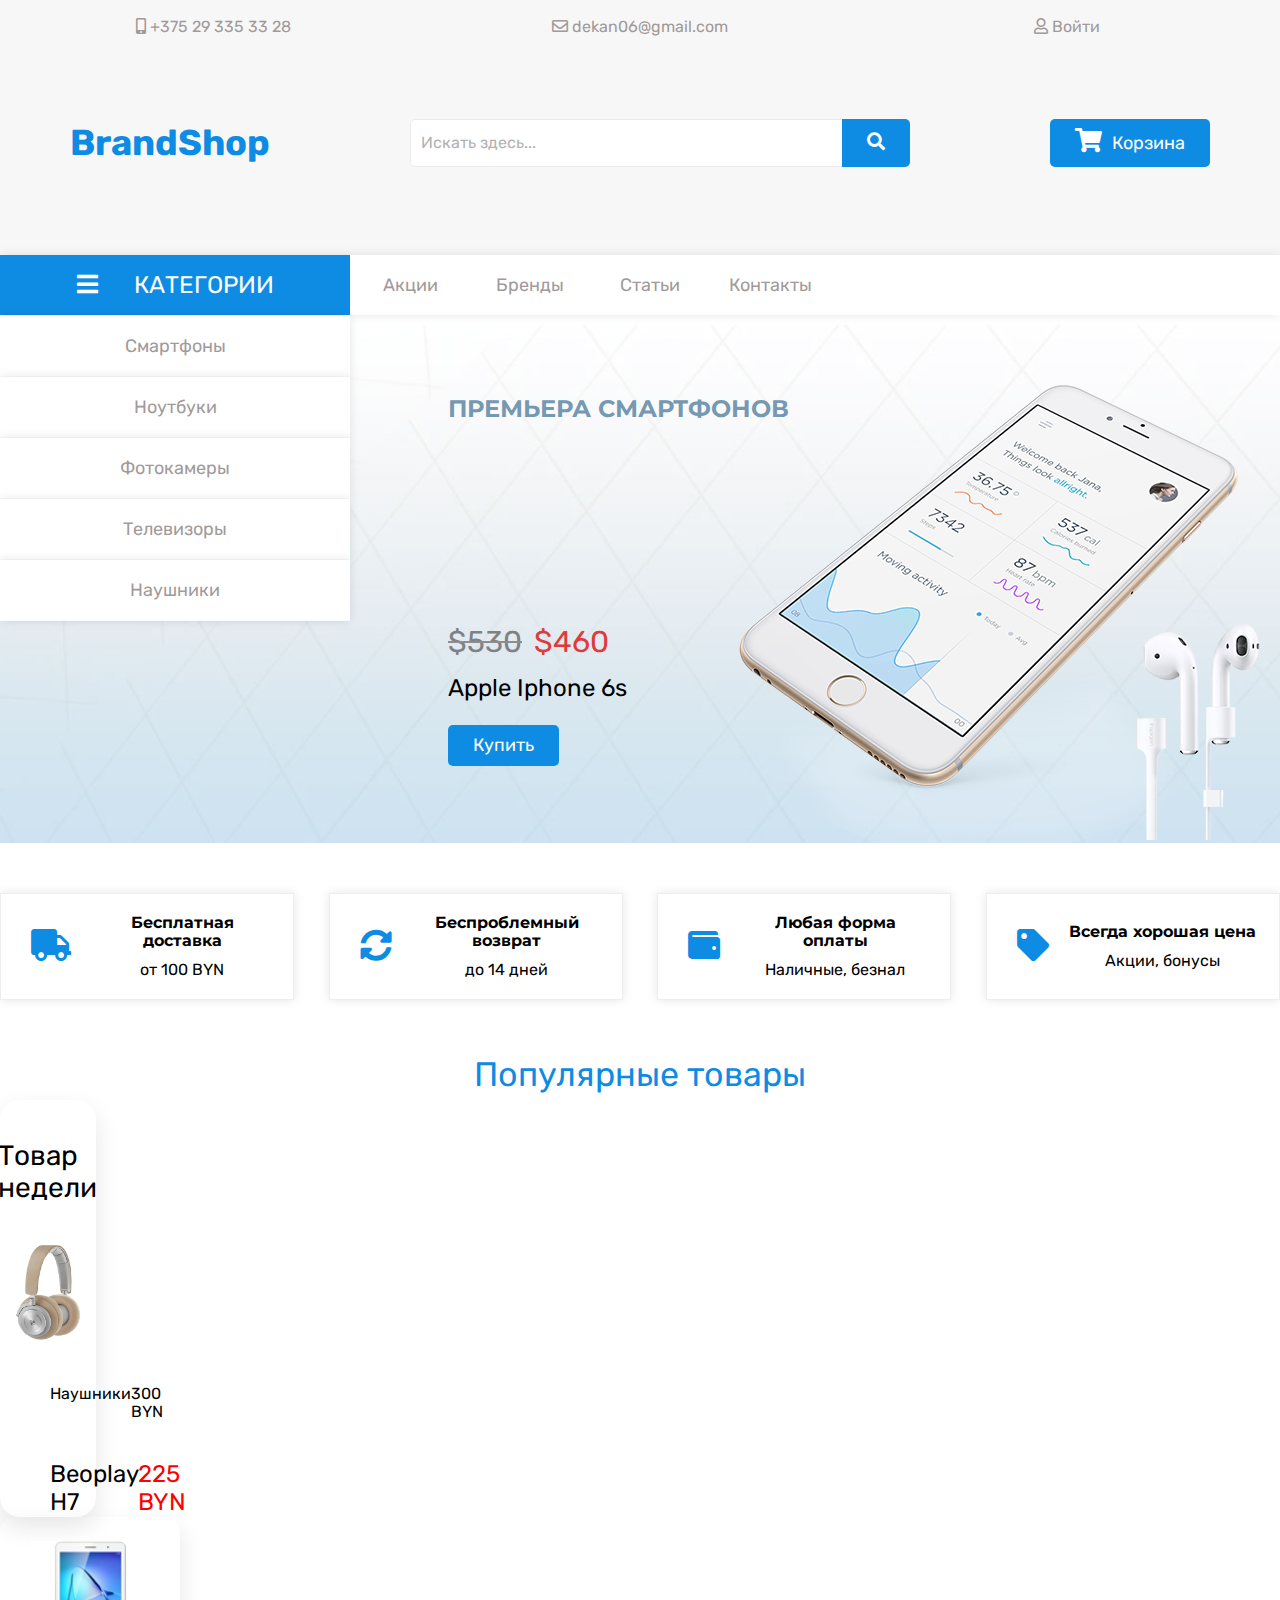
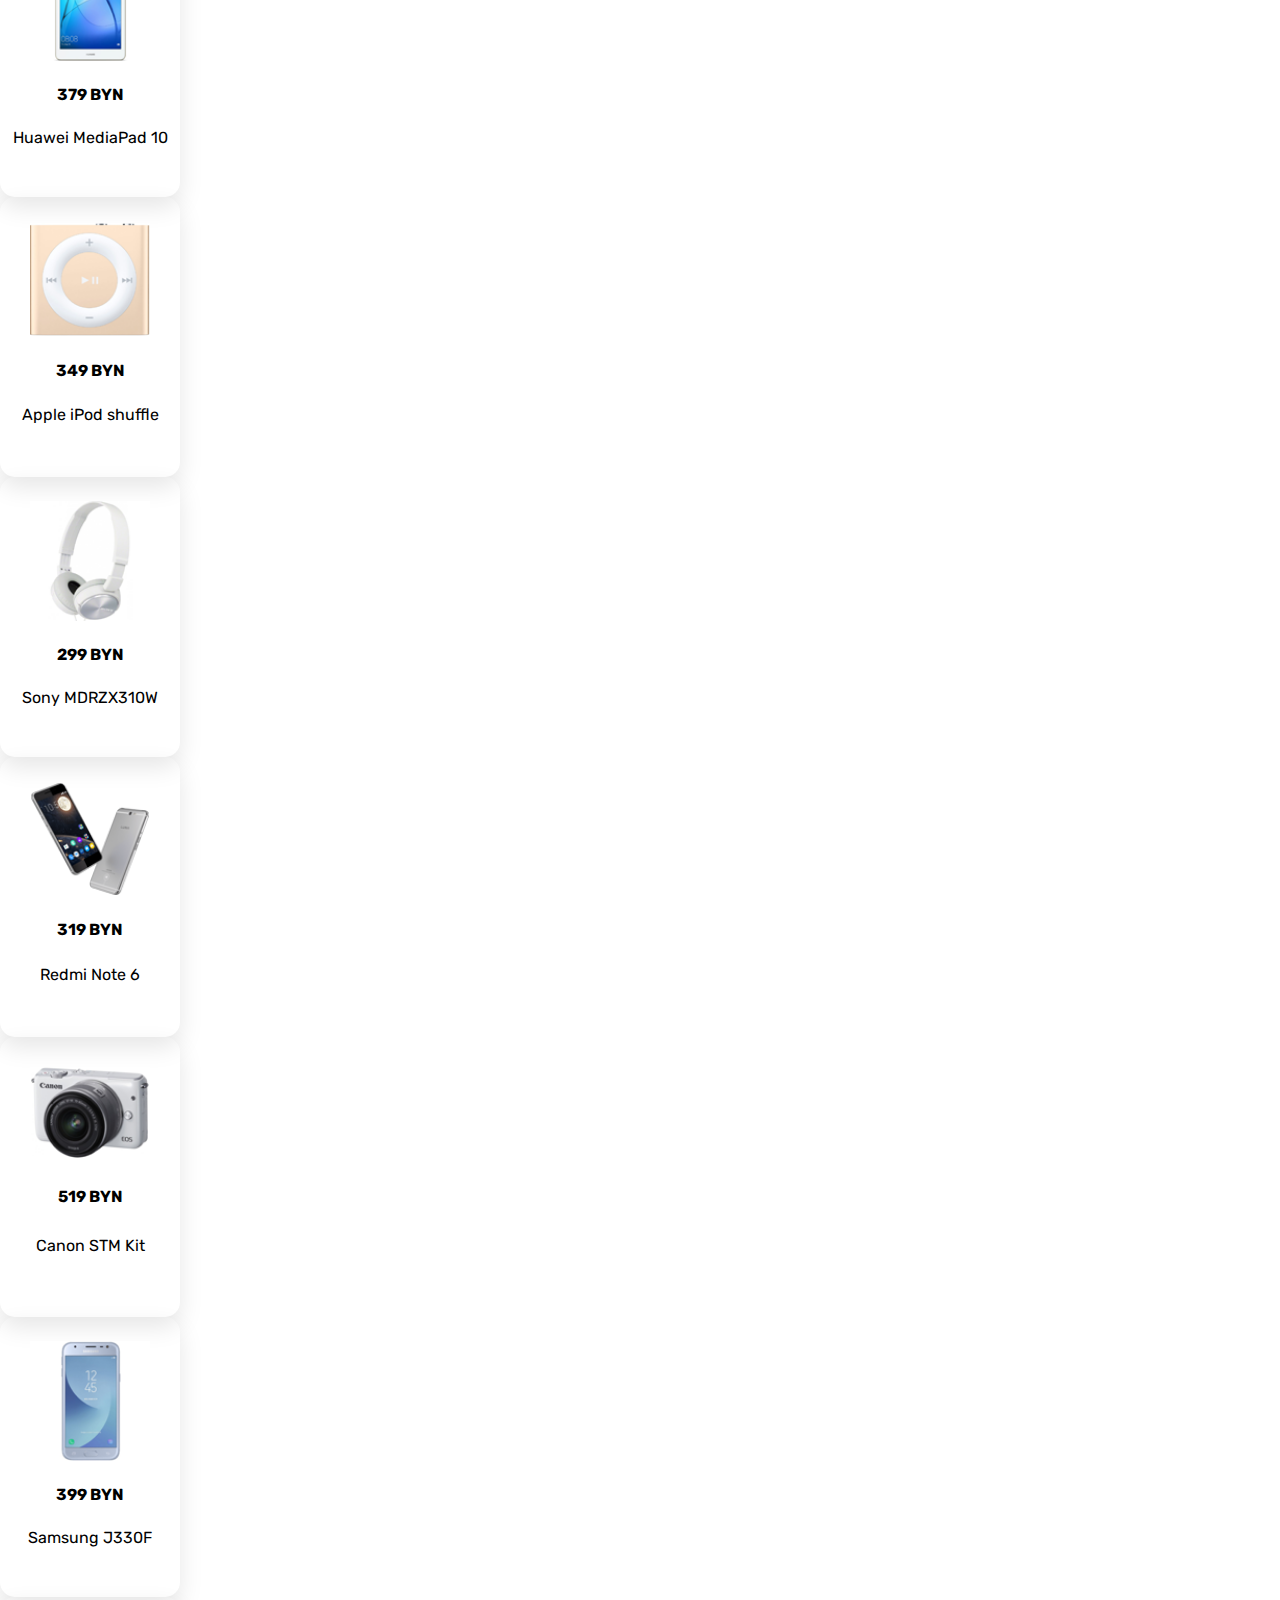
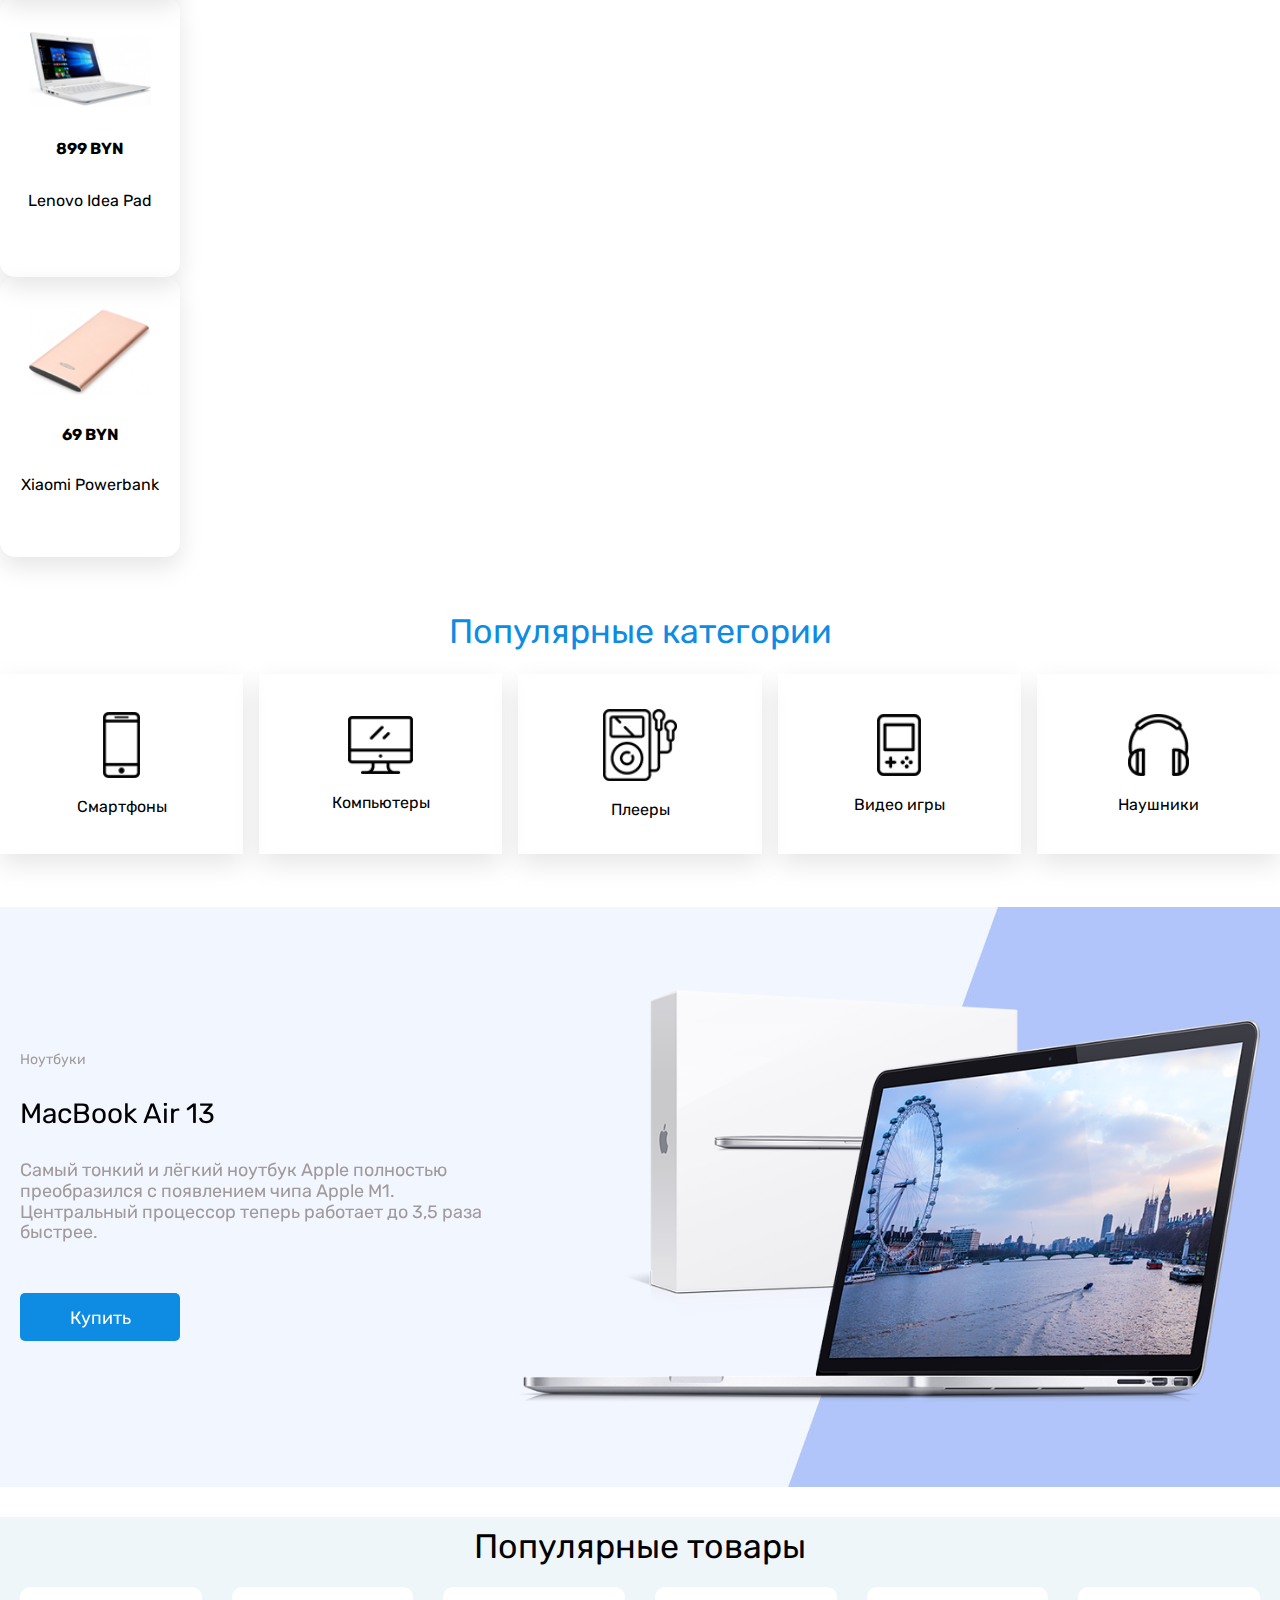
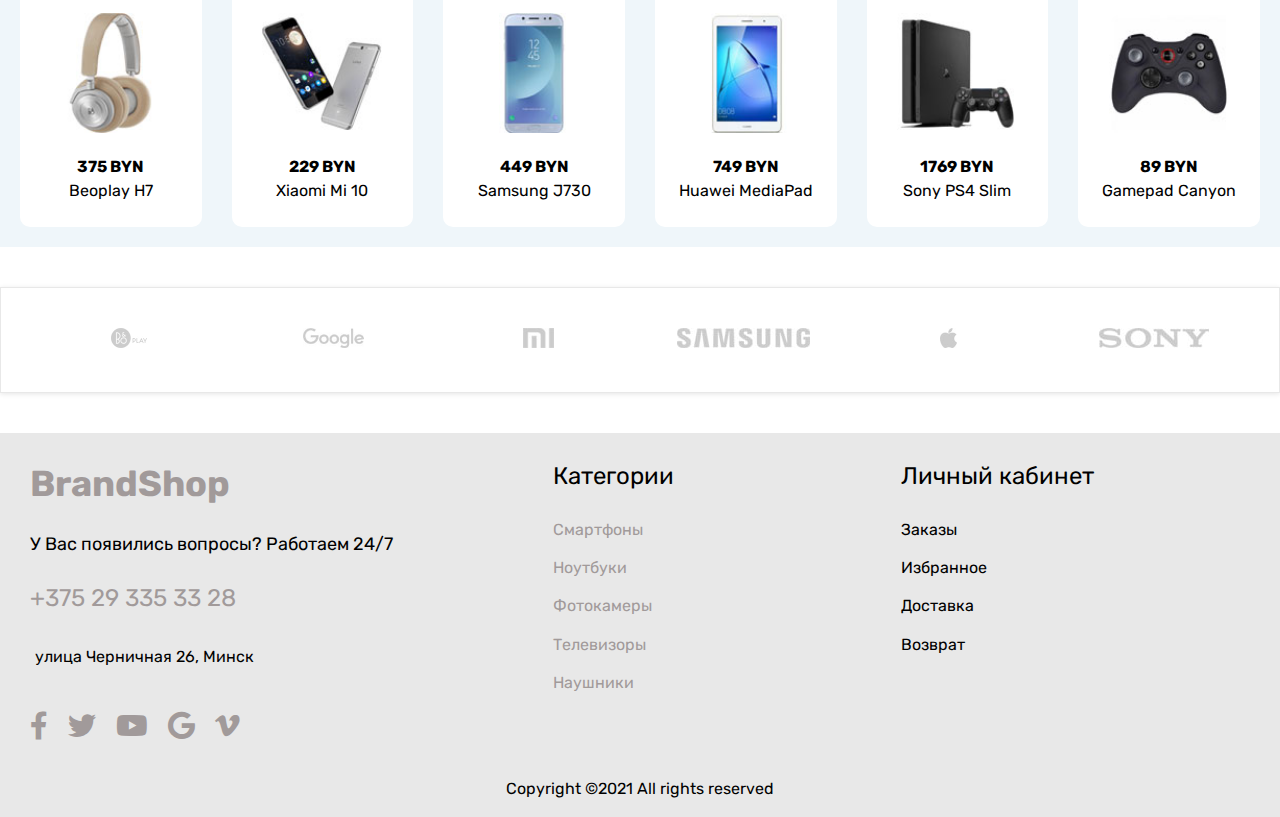
==== commit a859e0af: "Add files via upload" ====
--- a/index.html
+++ b/index.html
@@ -21,7 +21,7 @@
 <div class="main_container">
     <!--Header -->
     <header class="header">
-        <h1 class="sr-only">Магазин BrandShop</h1>
+        <h2 class="sr-only">Магазин BrandShop</h2>
         <div class="top-bar">
             <div class="top_bar__phone_item top-bar__box">
                 <a href="tel:+375293353328"><i class="fas fa-mobile-alt"></i> +375 29 335 33 28</a>
@@ -74,7 +74,7 @@
         <div class="banner_background"></div>
         <div class="banner_product"></div>
         <div class="banner_content">
-            <h1 class="banner_text">Премьера смартфонов</h1>
+            <h2 class="banner_text">Премьера смартфонов</h2>
             <div class="banner_price">
                 <span>
                     $530
@@ -120,26 +120,25 @@
         </div>
     </div>
     <div class="deals_featured">
-        <div class="deals_week">
-            <div class="deals_week__desc">Товар недели</div>
-            <div class="deals_week__img"><img src="img/deals.png" alt=""></div>
-            <div class="deals_week__text">
-                <div class="deals_week__text-left">Наушники</div>
-                
-                <div class="deals_week__text-right">300 BYN</div>   
-            </div>
-            <div class="deals_week__text">
-                <div class="deals_week__text-left font-24">Beoplay H7</div>
-                <div class="deals_week__text-right font-24 font-red">225 BYN</div> 
-                
-            </div>
-            <div>
-                <button class="deals_week_button"><a href="product.html">Купить</a></button>
-            </div>
-        </div>
-        <div class="deals-featured__container">
-            <div class="featured_item_top">Популярные товары</div>
-            <div class="featured_item">
+        <div class="featured_item_top">Популярные товары</div>
+        <div class="featured_item_grid">
+            <div class="deals_week">
+                <div class="deals_week__desc">Товар недели</div>
+                <div class="deals_week__img"><img src="img/deals.png" alt=""></div>
+                <div class="deals_week__text">
+                    <div class="deals_week__text-left">Наушники</div>
+                    <div class="deals_week__text-right">300 BYN</div>   
+                </div>
+                <div class="deals_week__text">
+                    <div class="deals_week__text-left font-24">Beoplay H7</div>
+                    <div class="deals_week__text-right font-24 font-red">225 BYN</div> 
+                    
+                </div>
+                <div>
+                    <button class="deals_week_button"><a href="product.html">Купить</a></button>
+                </div>
+            </div>
+            <div class="featured_item featured_item_1">
                 <div><img src="img/featured_1.png" alt=""></div>
                 <div class="font-700"> 379 BYN</div>
                 <div>Huawei MediaPad 10</div>
@@ -147,7 +146,7 @@
                     <button class="featured_item_button"><a href="product.html">Купить</a></button>
                 </div>
             </div>
-            <div class="featured_item">
+            <div class="featured_item featured_item_2">
                 <div><img src="img/featured_2.png" alt=""></div>
                 <div class="font-700"> 349 BYN</div>
                 <div>Apple iPod shuffle</div>
@@ -155,7 +154,7 @@
                     <button class="featured_item_button"><a href="product.html">Купить</a></button>
                 </div>
             </div>
-            <div class="featured_item">
+            <div class="featured_item featured_item_3">
                 <div><img src="img/featured_3.png" alt=""></div>
                 <div class="font-700"> 299 BYN</div>
                 <div>Sony MDRZX310W</div>
@@ -163,7 +162,7 @@
                     <button class="featured_item_button"><a href="product.html">Купить</a></button>
                 </div>
             </div>
-            <div class="featured_item">
+            <div class="featured_item featured_item_4">
                 <div><img src="img/featured_4.png" alt=""></div>
                 <div class="font-700"> 319 BYN</div>
                 <div>Redmi Note 6</div>
@@ -171,7 +170,7 @@
                     <button class="featured_item_button"><a href="product.html">Купить</a></button>
                 </div>
             </div>
-            <div class="featured_item">
+            <div class="featured_item featured_item_5">
                 <div><img src="img/featured_5.png" alt=""></div>
                 <div class="font-700"> 519 BYN</div>
                 <div>Canon STM Kit</div>
@@ -179,7 +178,7 @@
                     <button class="featured_item_button"><a href="product.html">Купить</a></button>
                 </div>
             </div>
-            <div class="featured_item">
+            <div class="featured_item featured_item_6">
                 <div><img src="img/featured_6.png" alt=""></div>
                 <div class="font-700"> 399 BYN</div>
                 <div>Samsung J330F</div>
@@ -187,7 +186,7 @@
                     <button class="featured_item_button"><a href="product.html">Купить</a></button>
                 </div>
             </div>
-            <div class="featured_item">
+            <div class="featured_item featured_item_7">
                 <div><img src="img/featured_7.png" alt=""></div>
                 <div class="font-700"> 899 BYN</div>
                 <div>Lenovo Idea Pad</div>
@@ -195,7 +194,7 @@
                     <button class="featured_item_button"><a href="product.html">Купить</a></button>
                 </div>
             </div>
-            <div class="featured_item">
+            <div class="featured_item featured_item_8">
                 <div><img src="img/featured_8.png" alt=""></div>
                 <div class="font-700"> 69 BYN</div>
                 <div>Xiaomi Powerbank</div>
@@ -203,8 +202,8 @@
                     <button class="featured_item_button"><a href="product.html">Купить</a></button>
                 </div>
             </div>
-            
-        </div>
+       
+        </div>    
     </div>
     <div class="popular_categories">
         <div class="popular_categories_main"> Популярные категории</div>
@@ -234,9 +233,9 @@
             
                 <div class="banner_2_container">
                     <div class="banner_2_text">
-                        <div class="banner_2_categories">Laptops</div>
+                        <div class="banner_2_categories">Ноутбуки</div>
                         <div class="banner_2_name"> MacBook Air 13</div>
-                        <div class="banner_2_dscr"> Самый тонкий и лёгкий ноутбук Apple полностью преобразился с появлением чипа Apple M1. Центральный процессор теперь работает до 3,5 раза быстрее. Графический — до 5 раз.</div>
+                        <div class="banner_2_dscr"> Самый тонкий и лёгкий ноутбук Apple полностью преобразился с появлением чипа Apple M1. Центральный процессор теперь работает до 3,5 раза быстрее.</div>
                         <div class="banner_2_button">
                             
                             <button type="submit" class="button_buy" value="Submit"><a href="product.html">Купить</a></button>
@@ -250,9 +249,9 @@
 
                 <div class="banner_2_container">
                     <div class="banner_2_text">
-                        <div class="banner_2_categories">Laptops 2</div>
-                        <div class="banner_2_name"> MacBook Air 13</div>
-                        <div class="banner_2_dscr"> Самый тонкий и лёгкий ноутбук Apple полностью преобразился с появлением чипа Apple M1. Центральный процессор теперь работает до 3,5 раза быстрее. Графический — до 5 раз.</div>
+                        <div class="banner_2_categories">Смартфоны</div>
+                        <div class="banner_2_name"> iPhone 12</div>
+                        <div class="banner_2_dscr"> A14 Bionic, самый быстрый процессор iPhone. Дисплей OLED от края до края. Передняя панель Ceramic Shield, которая в четыре раза снижает риск повреждений дисплея при падении.</div>
                         <div class="banner_2_button">
                             
                             <button type="submit" class="button_buy" value="Submit"><a href="product.html">Купить</a></button>
@@ -260,15 +259,15 @@
                         </div>
                     </div>
                     <div class="banner_2_img">
-                        <img src="img/banner_2_product.png" alt="">
+                        <img src="img/banner_3_product.png" alt="">
                     </div>
                 </div> 
 
                 <div class="banner_2_container">
                     <div class="banner_2_text">
-                        <div class="banner_2_categories">Laptops 3</div>
-                        <div class="banner_2_name"> MacBook Air 13</div>
-                        <div class="banner_2_dscr"> Самый тонкий и лёгкий ноутбук Apple полностью преобразился с появлением чипа Apple M1. Центральный процессор теперь работает до 3,5 раза быстрее. Графический — до 5 раз.</div>
+                        <div class="banner_2_categories">Аксессуары</div>
+                        <div class="banner_2_name"> Apple Watch Series 6</div>
+                        <div class="banner_2_dscr"> Измеряйте уровень кислорода в крови с помощью потрясающего датчика и специального приложения. Делайте ЭКГ, когда удобно и где угодно. </div>
                         <div class="banner_2_button">
                             
                             <button type="submit" class="button_buy" value="Submit"><a href="product.html">Купить</a></button>
@@ -276,7 +275,7 @@
                         </div>
                     </div>
                     <div class="banner_2_img">
-                        <img src="img/banner_2_product.png" alt="">
+                        <img src="img/banner_4_product.png" alt="">
                     </div>
                 </div> 
             
@@ -368,7 +367,9 @@
             <div class="footer_contact">
                     <div class="footer_logo"><a href="#">BrandShop</a></div>
                     <div class="footer_title">У Вас появились вопросы? Работаем 24/7</div>
-                    <div class="footer_phone">+ 375 29 335 33 28</div>
+                    <div class="footer_phone">
+                        <a href="tel:+375293353328"> +375 29 335 33 28</a>
+                    </div>
                     <div class="footer_contact_text">
                         улица Черничная 26, Минск
                     </div>
